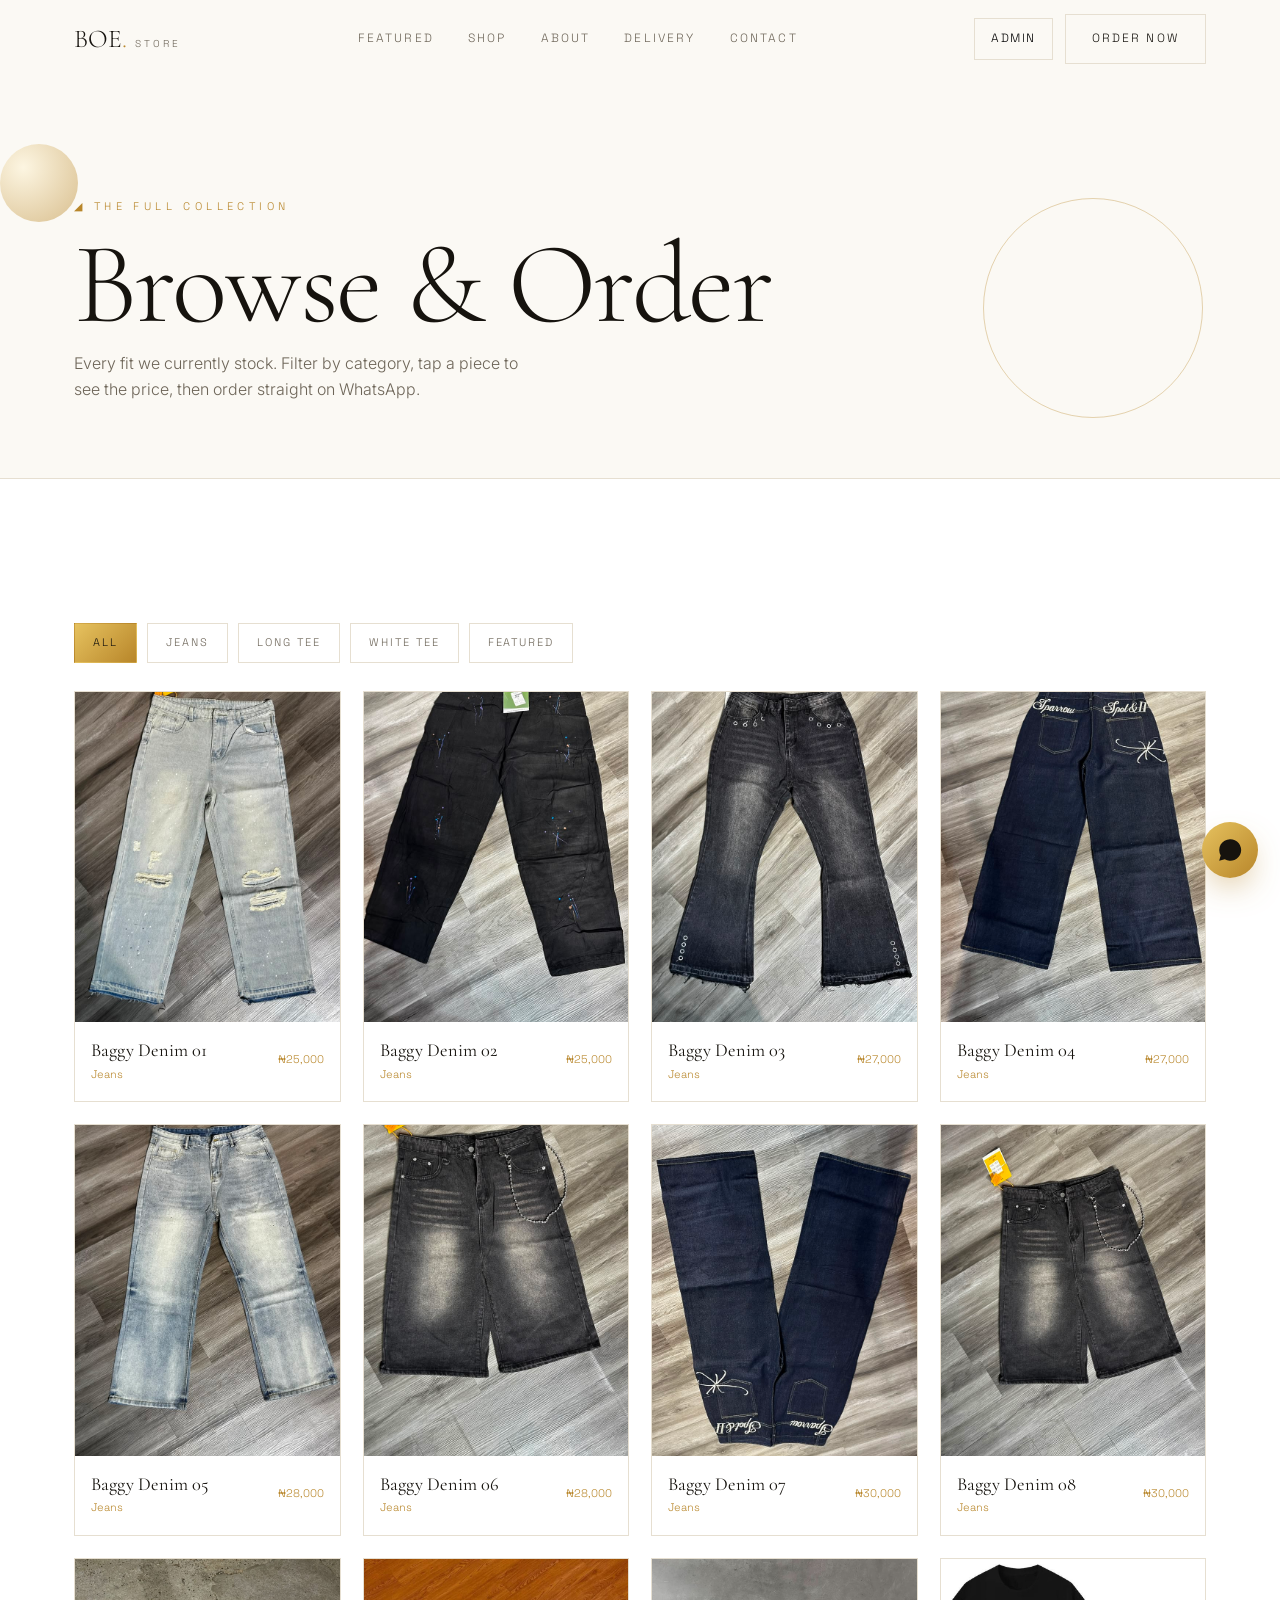
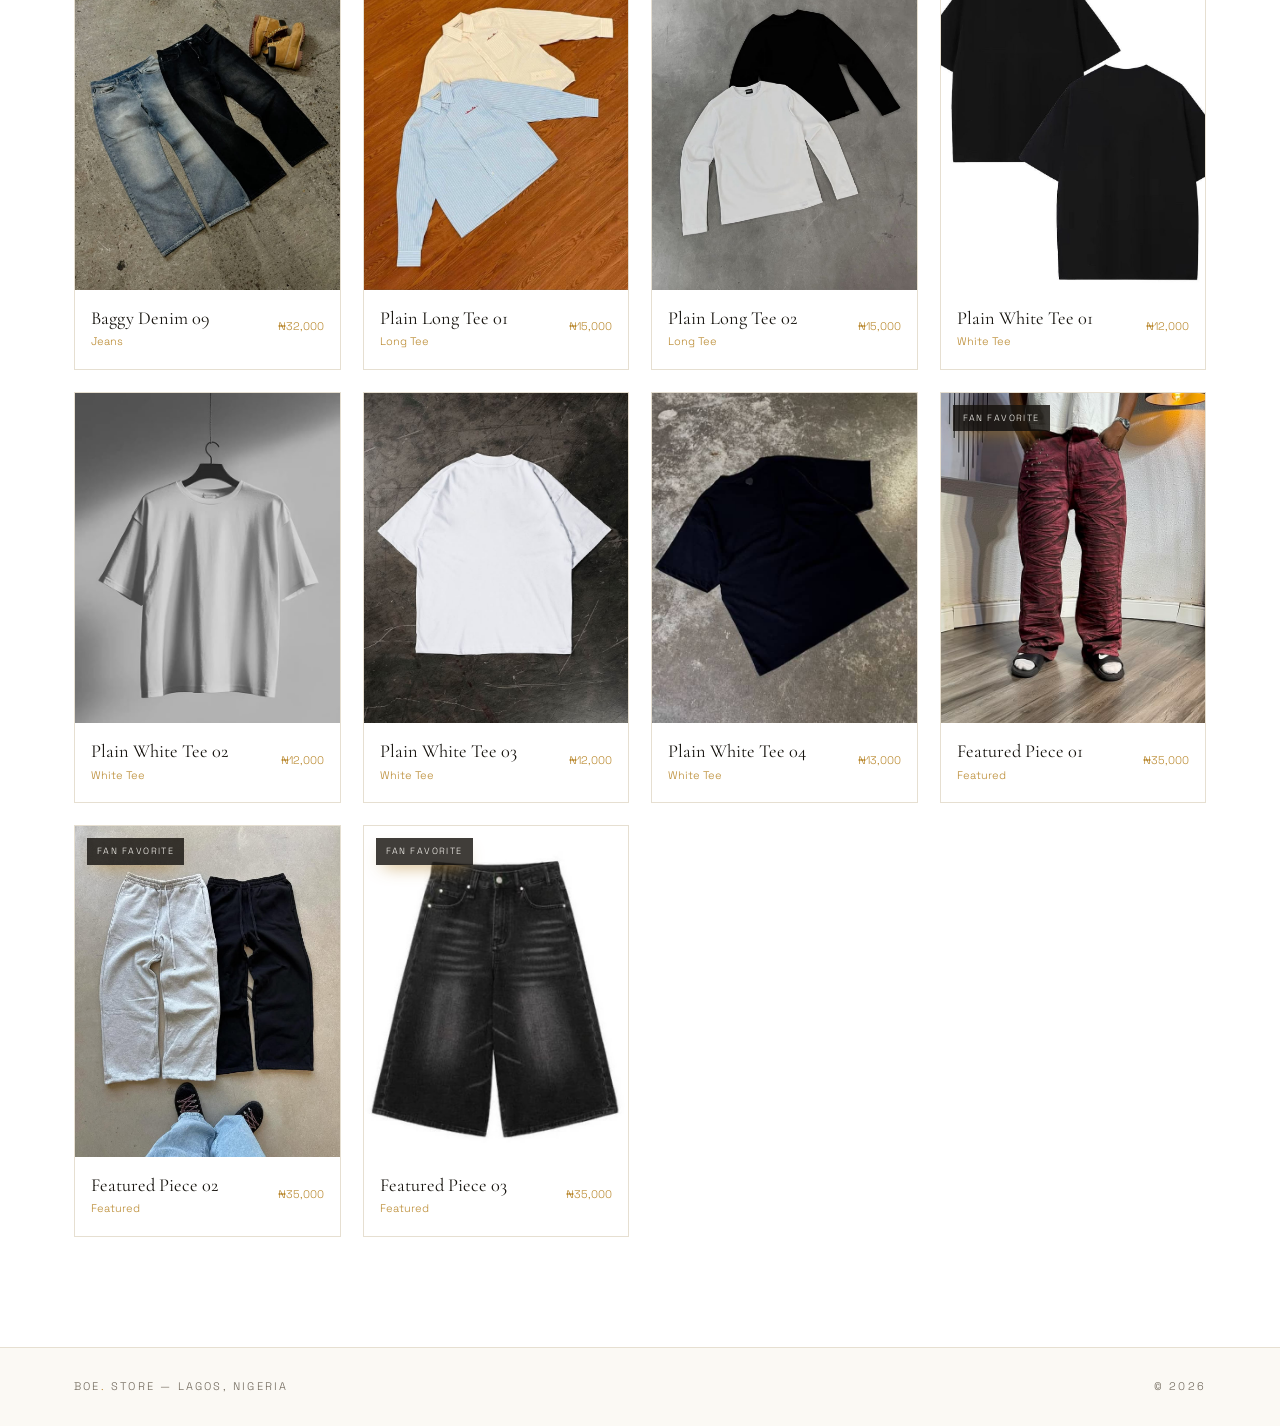
==== shop.html @ 1f6294bb "Initial commit: BOE STORE website with shop page and admin panel" ====
<!DOCTYPE html>
<html lang="en">
<head>
<meta charset="UTF-8" />
<meta name="viewport" content="width=device-width, initial-scale=1.0" />
<title>Shop — BOE STORE</title>
<meta name="description" content="Browse and order premium Nigerian streetwear from BOE STORE. Jeans, tees & essentials." />
<meta property="og:title" content="Shop — BOE STORE" />
<meta property="og:description" content="Browse our full collection of premium streetwear." />
<meta property="og:type" content="website" />
<link rel="preconnect" href="https://fonts.googleapis.com" />
<link rel="preconnect" href="https://fonts.gstatic.com" crossorigin />
<link rel="stylesheet" href="https://fonts.googleapis.com/css2?family=Cormorant+Garamond:ital,wght@0,300;0,400;1,300&family=Inter:wght@300;400;500&family=Space+Grotesk:wght@400;500&display=swap" />
<link rel="stylesheet" href="style.css" />
</head>
<body>

<div class="objects" aria-hidden="true">
  <span class="sphere s1"></span>
  <span class="sphere s2"></span>
  <span class="sphere s3"></span>
  <span class="ring r1"></span>
  <span class="ring r2"></span>
</div>

<header id="nav">
  <nav class="wrap nav-inner">
    <a href="index.html" class="logo">BOE<span class="dot">.</span><em>Store</em></a>
    <ul class="nav-links">
      <li><a href="index.html#featured">Featured</a></li>
      <li><a href="shop.html">Shop</a></li>
      <li><a href="index.html#about">About</a></li>
      <li><a href="index.html#delivery">Delivery</a></li>
      <li><a href="index.html#contact">Contact</a></li>
    </ul>
    <div class="nav-actions">
      <button class="btn-outline btn-mini" type="button" data-admin-open>Admin</button>
      <a class="btn-outline" data-wa="Hello BOE STORE, I'd like to enquire about your collection." target="_blank" rel="noreferrer">Order Now</a>
    </div>
  </nav>
</header>

<main>
  <section class="shop-hero">
    <div class="wrap">
      <p class="eyebrow">◢ The Full Collection</p>
      <h1>Browse &amp; Order</h1>
      <p class="lede">Every fit we currently stock. Filter by category, tap a piece to see the price, then order straight on WhatsApp.</p>
    </div>
  </section>

  <section id="shop" class="section shop-section">
    <div class="wrap">
      <div class="filters" id="filters"></div>
      <div class="grid" id="grid"></div>
    </div>
  </section>
</main>

<footer>
  <div class="wrap foot">
    <span>BOE<span class="dot">.</span> Store — Lagos, Nigeria</span>
    <span id="year"></span>
  </div>
</footer>

<a class="wa-float" data-wa="Hello BOE STORE!" target="_blank" rel="noreferrer" aria-label="Chat on WhatsApp">
  <svg viewBox="0 0 24 24" width="26" height="26" fill="currentColor"><path d="M17.5 14.4c-.3-.2-1.8-.9-2-1s-.5-.2-.7.1-.8 1-1 1.2-.4.2-.7 0a8.2 8.2 0 0 1-2.4-1.5a9 9 0 0 1-1.7-2.1c-.2-.3 0-.5.1-.6l.5-.6.3-.5v-.5l-1-2.3c-.2-.6-.5-.5-.7-.5h-.6a1.2 1.2 0 0 0-.8.4A3.4 3.4 0 0 0 5.8 9c0 1.5 1.1 3 1.2 3.2a12 12 0 0 0 4.7 4.1c2.2.9 2.2.6 2.7.6a3 3 0 0 0 2-1.4 2.5 2.5 0 0 0 .2-1.4c-.1-.1-.3-.2-.6-.3zM12 2a10 10 0 0 0-8.6 15L2 22l5.2-1.4A10 10 0 1 0 12 2z"/></svg>
</a>

<div class="modal" id="modal" hidden>
  <div class="modal-backdrop" data-close></div>
  <div class="modal-card" role="dialog" aria-modal="true">
    <button class="modal-close" data-close aria-label="Close">×</button>
    <img id="mImg" alt="" />
    <div class="modal-body">
      <p class="eyebrow" id="mCat"></p>
      <h3 id="mName"></h3>
      <p class="price" id="mPrice"></p>
      <a class="btn-gold" id="mOrder" target="_blank" rel="noreferrer">Order on WhatsApp</a>
    </div>
  </div>
</div>

<div class="admin-modal" id="adminModal" hidden>
  <div class="modal-backdrop" data-admin-close></div>
  <div class="admin-panel" role="dialog" aria-modal="true" aria-labelledby="adminTitle">
    <button class="modal-close" data-admin-close aria-label="Close admin panel">×</button>

    <div id="adminLoginView">
      <p class="eyebrow">◢ Admin</p>
      <h3 id="adminTitle">BOE Admin Access</h3>
      <p class="mini-text">Use the default login below to edit product names, prices, and upload new fits.</p>
      <form id="adminLoginForm" class="admin-form">
        <label>
          Login ID
          <input type="text" id="adminId" name="adminId" placeholder="admin@boestore.ng" required />
        </label>
        <label>
          Password
          <input type="password" id="adminPassword" name="adminPassword" placeholder="boe1234" required />
        </label>
        <button type="submit" class="btn-gold">Login</button>
        <p id="adminLoginStatus" class="status-text" aria-live="polite"></p>
      </form>
    </div>

    <div id="adminDashboard" hidden>
      <div class="admin-head">
        <div>
          <p class="eyebrow">◢ Dashboard</p>
          <h3>Product manager</h3>
        </div>
        <button type="button" class="btn-outline btn-mini" id="adminLogout">Logout</button>
      </div>

      <div class="admin-grid">
        <section class="admin-card">
          <h4>Add new fit</h4>
          <form id="productForm" class="admin-form">
            <label>
              Product image
              <input type="file" id="newProductImage" accept="image/*" />
            </label>
            <label>
              Product name
              <input type="text" id="newProductName" placeholder="Apex Denim" required />
            </label>
            <label>
              Category
              <select id="newProductCategory">
                <option value="Jeans">Jeans</option>
                <option value="Long Tee">Long Tee</option>
                <option value="White Tee">White Tee</option>
                <option value="Featured">Featured</option>
              </select>
            </label>
            <label>
              Price (₦)
              <input type="number" id="newProductPrice" min="1000" step="100" placeholder="25000" required />
            </label>
            <button type="submit" class="btn-gold">Upload new cloth</button>
            <p id="productFormStatus" class="status-text" aria-live="polite"></p>
          </form>
        </section>

        <section class="admin-card admin-list-wrap">
          <h4>Current inventory</h4>
          <div id="adminInventory" class="admin-list"></div>
        </section>
      </div>
    </div>
  </div>
</div>

<script src="script.js"></script>
</body>
</html>
---- style.css ----
:root {
  --bg: #fbf9f4;
  --fg: #16130e;
  --muted: #6d6558;
  --card: #ffffff;
  --border: #e6dfd1;
  --gold: #b8862a;
  --gold-soft: #e6c25f;
  --gradient-gold: linear-gradient(135deg, #e6c25f, #b8862a);
  --shadow-deep: 0 24px 60px -24px rgba(40, 30, 10, 0.35);
  --font-display: "Cormorant Garamond", Georgia, serif;
  --font-sans: "Inter", system-ui, sans-serif;
  --font-mono: "Space Grotesk", ui-monospace, monospace;
}

* { box-sizing: border-box; }
html { scroll-behavior: smooth; }
body {
  margin: 0;
  background: var(--bg);
  color: var(--fg);
  font-family: var(--font-sans);
  font-weight: 300;
  line-height: 1.6;
  overflow-x: hidden;
}
img { display: block; max-width: 100%; }
a { color: inherit; text-decoration: none; }
button, input, select { font: inherit; }

.wrap { max-width: 1180px; margin: 0 auto; padding: 0 24px; }
.center { text-align: center; }

.eyebrow {
  font-family: var(--font-mono);
  font-size: 11px;
  letter-spacing: .4em;
  text-transform: uppercase;
  color: var(--gold);
  margin: 0 0 18px;
}
h1 {
  font-family: var(--font-display);
  font-weight: 300;
  font-size: clamp(3rem, 9vw, 7.5rem);
  line-height: .88;
  letter-spacing: -.02em;
  margin: 0;
}
h2 {
  font-family: var(--font-display);
  font-weight: 300;
  font-size: clamp(2.2rem, 5vw, 4rem);
  line-height: 1;
  margin: 0 0 14px;
}
h3 { font-family: var(--font-display); font-weight: 400; font-size: 1.6rem; margin: 0 0 8px; }
h4 { font-family: var(--font-display); font-size: 1.5rem; margin: 0 0 18px; }
.gold-text {
  background: var(--gradient-gold);
  -webkit-background-clip: text;
  background-clip: text;
  color: transparent;
  font-style: italic;
}
.lede { color: var(--muted); max-width: 46ch; }
.dot { color: var(--gold); }
.mini-text { color: var(--muted); margin: 0 0 18px; }

/* Buttons */
.btn-gold, .btn-outline {
  display: inline-flex;
  align-items: center;
  justify-content: center;
  gap: 10px;
  font-family: var(--font-mono);
  font-size: 12px;
  letter-spacing: .18em;
  text-transform: uppercase;
  padding: 14px 26px;
  cursor: pointer;
  transition: all .3s ease;
  border: 1px solid transparent;
}
.btn-gold {
  background: var(--gradient-gold);
  color: #16130e;
  box-shadow: 0 12px 30px -12px rgba(184, 134, 42, .7);
  position: relative;
  overflow: hidden;
}
.btn-gold::after {
  content: "";
  position: absolute; inset: 0;
  background: linear-gradient(120deg, transparent 30%, rgba(255,255,255,.55) 50%, transparent 70%);
  transform: translateX(-120%);
  transition: transform .6s ease;
}
.btn-gold:hover::after { transform: translateX(120%); }
.btn-gold:hover { transform: translateY(-2px); filter: brightness(1.05); }
.btn-outline { border-color: var(--border); background: transparent; }
.btn-outline:hover { border-color: var(--gold); color: var(--gold); }
.lg { padding: 16px 34px; }
.btn-mini { padding: 10px 16px; letter-spacing: .12em; }

/* Nav */
#nav {
  position: fixed; inset: 0 0 auto 0; z-index: 50;
  transition: background .4s ease, border-color .4s ease;
  border-bottom: 1px solid transparent;
}
#nav.scrolled {
  background: rgba(251, 249, 244, .8);
  backdrop-filter: blur(16px);
  border-bottom-color: var(--border);
}
.nav-inner { height: 78px; display: flex; align-items: center; justify-content: space-between; gap: 20px; }
.logo { font-family: var(--font-display); font-size: 1.6rem; }
.logo em { font-family: var(--font-mono); font-style: normal; font-size: 10px; letter-spacing: .3em; text-transform: uppercase; color: var(--muted); margin-left: 8px; }
.nav-links { display: none; gap: 34px; list-style: none; margin: 0; padding: 0; font-family: var(--font-mono); font-size: 12px; letter-spacing: .18em; text-transform: uppercase; }
.nav-links a { color: var(--muted); }
.nav-links a:hover { color: var(--gold); }
.nav-actions { display: flex; align-items: center; gap: 12px; }
@media (min-width: 860px) { .nav-links { display: flex; } }

/* Hero */
.hero { position: relative; padding: 150px 0 90px; overflow: hidden; }
.shop-hero { position: relative; padding: 120px 0 60px; overflow: hidden; margin-top: 78px; }
.glow { position: absolute; border-radius: 999px; filter: blur(110px); pointer-events: none; }
.g1 { width: 480px; height: 480px; top: 12%; left: 8%; background: rgba(230, 194, 95, .45); }
.g2 { width: 380px; height: 380px; bottom: 5%; right: 10%; background: rgba(184, 134, 42, .3); }
.hero-grid { position: relative; display: grid; gap: 60px; align-items: center; }
@media (min-width: 980px) { .hero-grid { grid-template-columns: 1.15fr .85fr; } }
.hero-copy h1 { animation: rise 1s cubic-bezier(.22,1,.36,1) both; }
.hero-copy .lede { margin-top: 26px; }
.hero-cta { display: flex; flex-wrap: wrap; gap: 14px; margin-top: 34px; }
.stats { display: flex; gap: 40px; margin: 46px 0 0; padding: 0; }
.stats div { margin: 0; }
.stats dt { font-family: var(--font-display); font-size: 2.2rem; }
.stats dd { margin: 0; font-family: var(--font-mono); font-size: 10px; letter-spacing: .2em; text-transform: uppercase; color: var(--muted); }

.hero-art { position: relative; perspective: 1400px; min-height: 460px; }
.hero-art figure { margin: 0; position: absolute; overflow: hidden; box-shadow: var(--shadow-deep); border: 1px solid var(--border); background: var(--card); }
.card-a { width: 68%; top: 0; left: 0; transform: rotateY(12deg) rotateX(4deg); animation: float 7s ease-in-out infinite; }
.card-b { width: 52%; bottom: 0; right: 0; transform: rotateY(-14deg) rotateX(-3deg); animation: float 9s ease-in-out infinite reverse; }
.hero-art img { width: 100%; aspect-ratio: 4/5; object-fit: cover; }

/* Marquee */
.marquee { border-block: 1px solid var(--border); background: var(--card); overflow: hidden; padding: 16px 0; }
.marquee-track { display: flex; gap: 48px; white-space: nowrap; width: max-content; animation: marquee 26s linear infinite; font-family: var(--font-mono); font-size: 12px; letter-spacing: .3em; text-transform: uppercase; color: var(--muted); }
.marquee-track span { display: inline-flex; gap: 48px; }

/* Sections */
.section { padding: 110px 0; position: relative; z-index: 1; }
.section.alt { background: var(--card); border-block: 1px solid var(--border); }
.two-col { display: grid; gap: 48px; }
@media (min-width: 900px) { .two-col { grid-template-columns: 1fr 1fr; align-items: center; } }
.feature-list { list-style: none; margin: 0; padding: 0; display: grid; gap: 18px; }
.feature-list li { border-left: 2px solid var(--gold); padding-left: 18px; display: grid; }
.feature-list strong { font-family: var(--font-display); font-size: 1.3rem; font-weight: 400; }
.feature-list span { color: var(--muted); font-size: .95rem; }
.cards { display: grid; gap: 20px; margin-top: 40px; }
@media (min-width: 780px) { .cards { grid-template-columns: repeat(3, 1fr); } }
.cards article { background: var(--card); border: 1px solid var(--border); padding: 28px; box-shadow: var(--shadow-deep); }
.cards p { color: var(--muted); margin: 0; }

/* Featured teaser section (home page) */
.featured-section { position: relative; overflow: hidden; padding-top: 90px; }
.featured-section .glow.g3 {
  width: 420px; height: 420px; top: -10%; left: 50%; transform: translateX(-50%);
  background: rgba(230, 194, 95, .35); filter: blur(130px); position: absolute; border-radius: 999px; pointer-events: none;
}
.featured-section .wrap { position: relative; z-index: 1; }
.featured-grid { grid-template-columns: repeat(auto-fit, minmax(240px, 1fr)); max-width: 980px; }
.featured-cta { display: flex; flex-wrap: wrap; align-items: center; gap: 18px; margin-top: 40px; }
.featured-note { font-family: var(--font-mono); font-size: 11px; letter-spacing: .14em; text-transform: uppercase; color: var(--muted); }
.shop-section { background: var(--card); border-top: 1px solid var(--border); }
.filters { display: flex; flex-wrap: wrap; gap: 10px; margin: 34px 0 28px; }
.filters button {
  font-family: var(--font-mono); font-size: 11px; letter-spacing: .18em; text-transform: uppercase;
  padding: 10px 18px; background: transparent; border: 1px solid var(--border); color: var(--muted); cursor: pointer; transition: all .25s;
}
.filters button:hover { border-color: var(--gold); color: var(--gold); }
.filters button.active { background: var(--gradient-gold); border-color: transparent; color: #16130e; }

.grid { display: grid; gap: 22px; grid-template-columns: repeat(auto-fill, minmax(230px, 1fr)); perspective: 1200px; }
.tile { background: var(--card); border: 1px solid var(--border); cursor: pointer; overflow: hidden; transition: transform .35s ease, box-shadow .35s ease; transform-style: preserve-3d; }
.tile:hover { box-shadow: var(--shadow-deep); border-color: var(--gold-soft); }
.tile img { width: 100%; aspect-ratio: 4/5; object-fit: cover; transition: transform .6s ease; }
.tile:hover img { transform: scale(1.06); }
.tile-meta { padding: 14px 16px 18px; display: flex; justify-content: space-between; align-items: center; gap: 10px; }
.tile-meta strong { display: block; font-family: var(--font-display); font-weight: 400; font-size: 1.15rem; }
.tile-meta span { display: block; font-family: var(--font-mono); font-size: 11px; color: var(--gold); }
.item-price { font-family: var(--font-mono); font-size: 12px; color: var(--fg); }

/* Tile badges */
.tile { position: relative; }
.tile-badge {
  position: absolute; top: 12px; left: 12px; z-index: 2;
  font-family: var(--font-mono); font-size: 9px; letter-spacing: .16em; text-transform: uppercase;
  padding: 6px 10px; background: var(--gradient-gold); color: #16130e;
  box-shadow: 0 8px 18px -8px rgba(184, 134, 42, .8);
}
.tile-badge.subtle { background: rgba(22, 19, 14, .82); color: #fbf9f4; }

/* Modal */
.modal, .admin-modal { position: fixed; inset: 0; z-index: 80; display: grid; place-items: center; padding: 20px; }
.modal[hidden], .admin-modal[hidden] { display: none; }
.modal-backdrop { position: absolute; inset: 0; background: rgba(22, 19, 14, .55); backdrop-filter: blur(6px); }
.modal-card, .admin-panel { position: relative; background: var(--card); border: 1px solid var(--border); box-shadow: var(--shadow-deep); max-width: 760px; width: 100%; display: grid; animation: rise .35s ease both; }
@media (min-width: 720px) { .modal-card { grid-template-columns: 1fr 1fr; } }
.modal-card img { width: 100%; height: 100%; max-height: 460px; object-fit: cover; }
.modal-body { padding: 32px; display: flex; flex-direction: column; justify-content: center; gap: 10px; }
.modal-body h3 { margin: 0; font-size: 2rem; }
.price { font-family: var(--font-mono); font-size: 1.4rem; color: var(--gold); margin: 0 0 12px; }
.modal-body .btn-gold { align-self: flex-start; }
.modal-close { position: absolute; top: 8px; right: 12px; z-index: 2; background: none; border: 0; font-size: 30px; line-height: 1; cursor: pointer; color: var(--fg); }

/* Admin panel */
.admin-panel {
  max-width: 1080px;
  padding: 26px 22px 18px;
  border-radius: 18px;
}
.admin-form {
  display: grid;
  gap: 16px;
}
.admin-form label {
  display: grid;
  gap: 8px;
  font-family: var(--font-mono);
  font-size: 11px;
  letter-spacing: .12em;
  text-transform: uppercase;
  color: var(--muted);
}
.admin-form input, .admin-form select {
  width: 100%;
  border: 1px solid var(--border);
  background: var(--bg);
  padding: 12px 14px;
  color: var(--fg);
}
.status-text { min-height: 20px; margin: 0; color: var(--gold); font-family: var(--font-mono); font-size: 11px; letter-spacing: .08em; }
.admin-head {
  display: flex;
  justify-content: space-between;
  align-items: center;
  gap: 16px;
  margin-bottom: 24px;
}
.admin-grid {
  display: grid;
  gap: 24px;
}
@media (min-width: 980px) {
  .admin-grid { grid-template-columns: .9fr 1.4fr; }
}
.admin-card {
  background: var(--bg);
  border: 1px solid var(--border);
  padding: 20px;
}
.admin-item {
  display: grid;
  grid-template-columns: 90px 1fr;
  gap: 16px;
  padding: 14px 0;
  border-top: 1px solid var(--border);
}
.admin-item:first-child { border-top: 0; }
.admin-item-image { width: 90px; height: 110px; background: var(--card); border: 1px solid var(--border); overflow: hidden; }
.admin-item-image img { width: 100%; height: 100%; object-fit: cover; }
.admin-item-fields { display: grid; gap: 12px; }
.admin-item-fields label {
  display: grid;
  gap: 6px;
  font-family: var(--font-mono);
  font-size: 10px;
  letter-spacing: .12em;
  text-transform: uppercase;
  color: var(--muted);
}
.admin-item-fields input, .admin-item-fields select {
  width: 100%;
  border: 1px solid var(--border);
  background: #fff;
  padding: 10px 12px;
}
.admin-item-actions {
  grid-column: 1 / -1;
  display: flex;
  justify-content: flex-end;
  gap: 10px;
  margin-top: 8px;
}
.admin-list-wrap { max-height: 560px; overflow-y: auto; }

/* Floating WhatsApp */
.wa-float {
  position: fixed; right: 22px; bottom: 22px; z-index: 60;
  width: 56px; height: 56px; border-radius: 999px;
  display: grid; place-items: center;
  background: var(--gradient-gold); color: #16130e;
  box-shadow: 0 14px 34px -12px rgba(184, 134, 42, .8);
  animation: float 4s ease-in-out infinite;
}

footer { border-top: 1px solid var(--border); padding: 30px 0; }
.foot { display: flex; justify-content: space-between; flex-wrap: wrap; gap: 10px; font-family: var(--font-mono); font-size: 11px; letter-spacing: .2em; text-transform: uppercase; color: var(--muted); }

/* Rolling 3D objects */
.objects { position: fixed; inset: 0; z-index: 0; pointer-events: none; overflow: hidden; }
.sphere { position: absolute; border-radius: 999px; background: radial-gradient(circle at 30% 30%, #fff3cf, #b8862a); opacity: .5; animation: roll linear infinite; }
.s1 { width: 78px; height: 78px; top: 16%; animation-duration: 24s; }
.s2 { width: 46px; height: 46px; top: 56%; animation-duration: 32s; animation-delay: -9s; }
.s3 { width: 60px; height: 60px; top: 82%; animation-duration: 28s; animation-delay: -15s; }
.ring { position: absolute; border-radius: 999px; border: 1px solid rgba(184, 134, 42, .35); animation: drift 16s ease-in-out infinite; }
.r1 { width: 220px; height: 220px; top: 22%; right: 6%; }
.r2 { width: 160px; height: 160px; bottom: 14%; left: 5%; animation-delay: -7s; }

@keyframes roll {
  from { transform: translateX(-20vw) rotate(0deg); }
  to { transform: translateX(120vw) rotate(1080deg); }
}
@keyframes drift {
  0%, 100% { transform: translateY(0) rotate(0deg); }
  50% { transform: translateY(-32px) rotate(180deg); }
}
@keyframes float {
  0%, 100% { transform: translateY(0); }
  50% { transform: translateY(-16px); }
}
@keyframes marquee {
  from { transform: translateX(0); }
  to { transform: translateX(-50%); }
}
@keyframes rise {
  from { opacity: 0; transform: translateY(40px); }
  to { opacity: 1; transform: translateY(0); }
}
@media (prefers-reduced-motion: reduce) {
  * { animation: none !important; transition: none !important; }
}
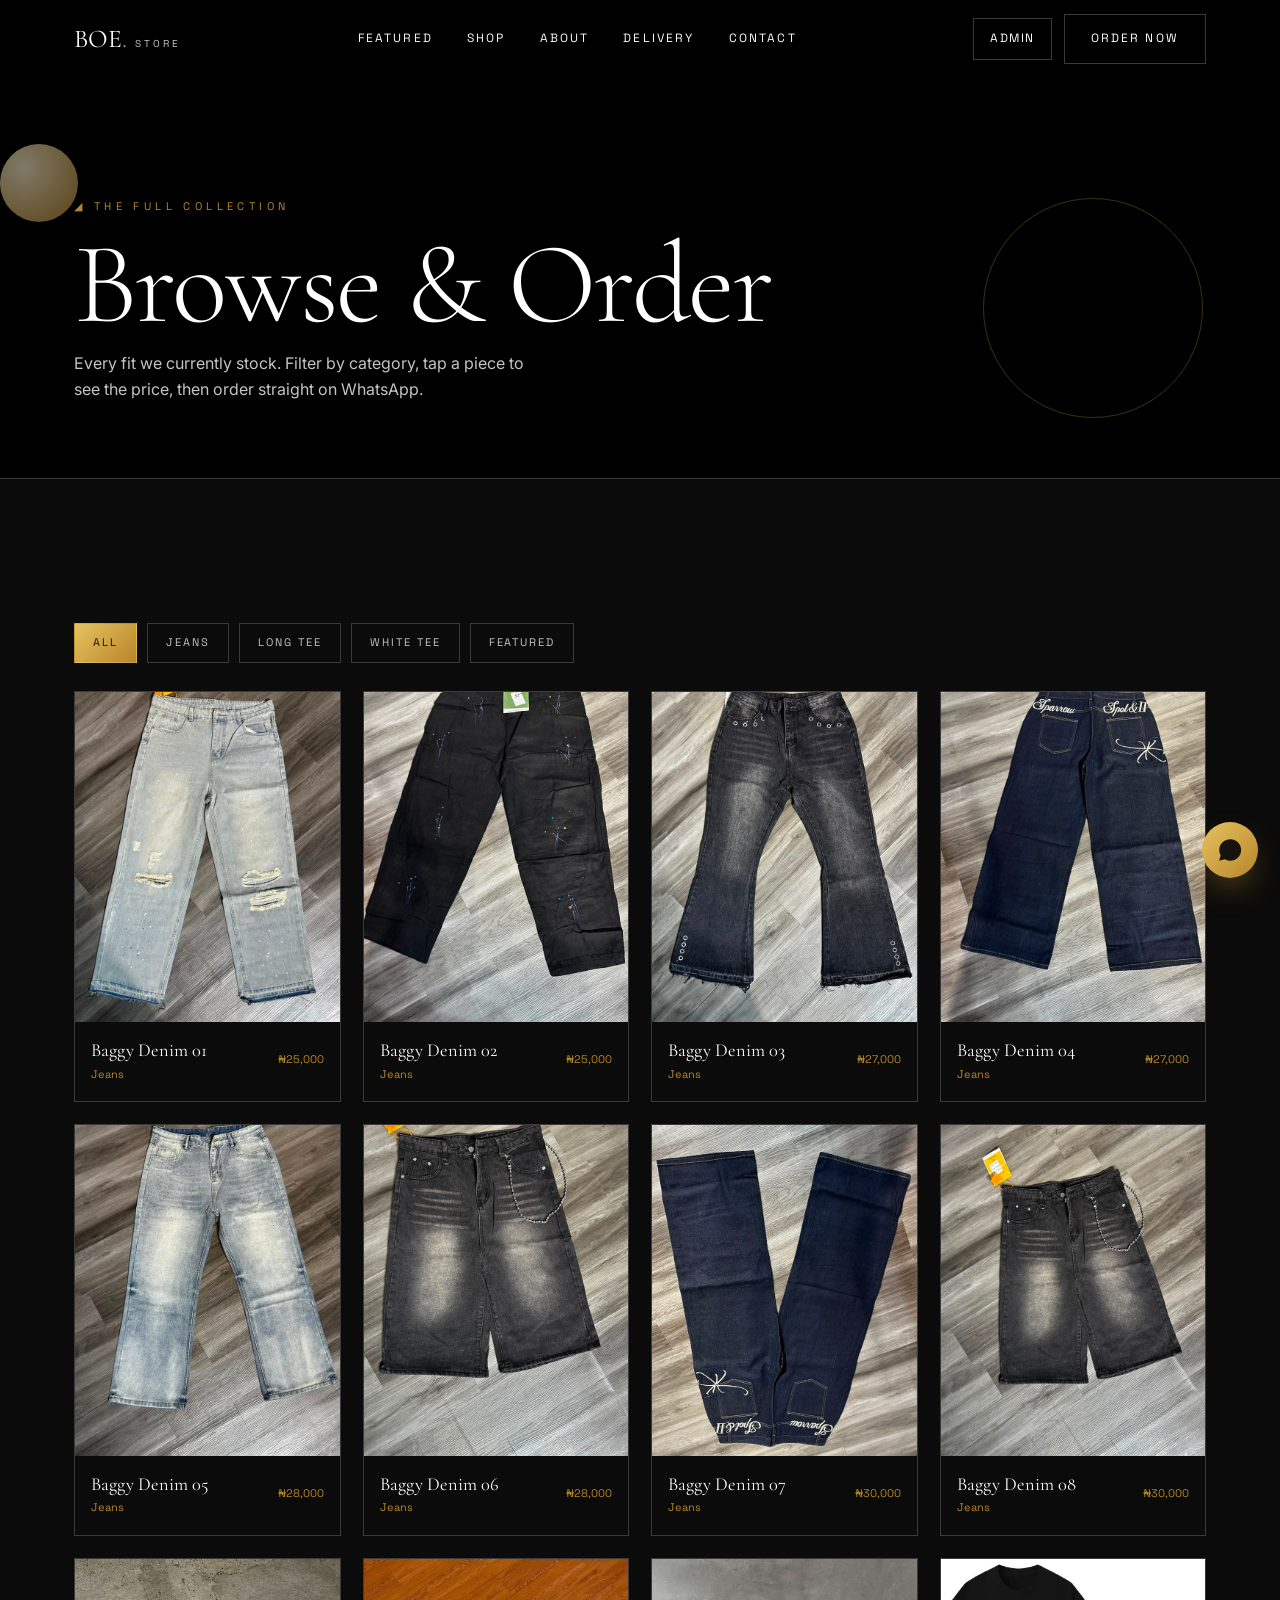
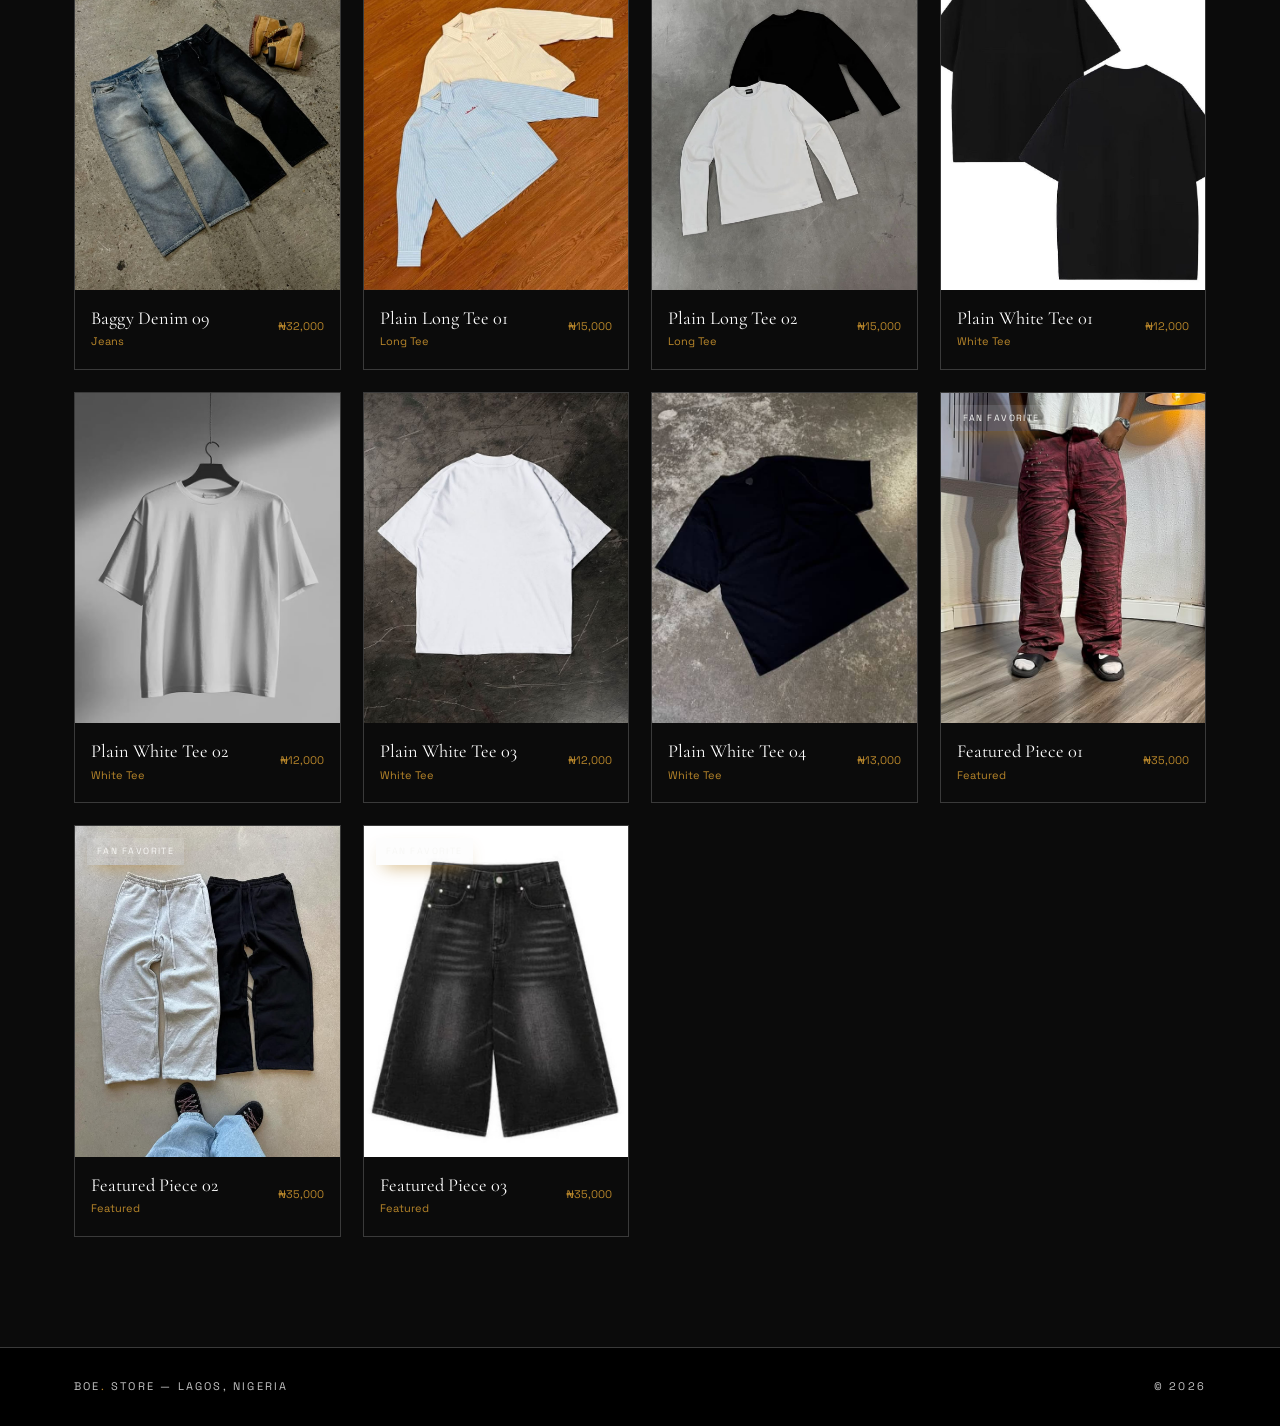
==== commit 6ea59fcb: "Improve mobile experience and shared functionality" ====
--- a/shop.html
+++ b/shop.html
@@ -26,7 +26,10 @@
 <header id="nav">
   <nav class="wrap nav-inner">
     <a href="index.html" class="logo">BOE<span class="dot">.</span><em>Store</em></a>
-    <ul class="nav-links">
+    <button class="nav-toggle" type="button" aria-label="Open navigation" aria-expanded="false" aria-controls="site-links">
+      <span></span><span></span><span></span>
+    </button>
+    <ul class="nav-links" id="site-links">
       <li><a href="index.html#featured">Featured</a></li>
       <li><a href="shop.html">Shop</a></li>
       <li><a href="index.html#about">About</a></li>
--- a/style.css
+++ b/style.css
@@ -1,13 +1,32 @@
 :root {
-  --bg: #fbf9f4;
-  --fg: #16130e;
-  --muted: #6d6558;
-  --card: #ffffff;
-  --border: #e6dfd1;
+  /* Core cinematic B&W - Sharp contrast */
+  --boe-black-void: #000000;      /* deepest background - pure black */
+  --boe-black-rich: #050505;      /* primary surface */
+  --boe-black-soft: #0b0b0b;      /* cards/panels */
+  --boe-charcoal: #353535;        /* borders, dividers */
+
+  --boe-gray-dark: #696969;       /* muted text, disabled */
+  --boe-gray-mid: #b8b8b8;        /* secondary text */
+  --boe-gray-light: #dedede;      /* placeholder/hints */
+  --boe-gray-fog: #f3f3f3;        /* faint UI lines */
+
+  --boe-white-smoke: #fafafa;     /* body text on dark */
+  --boe-white-pure: #ffffff;      /* headlines, highlights - pure white */
+
+  /* Accent — cinematic grain/glow, keeps it from feeling flat */
+  --boe-grain: rgba(255, 255, 255, 0.05);
+  --boe-vignette: rgba(0, 0, 0, 0.65);
+
+  /* Legacy aliases for compatibility */
+  --bg: #000000;
+  --fg: #ffffff;
+  --muted: #c4c4c4;
+  --card: #0b0b0b;
+  --border: #3a3a3a;
   --gold: #b8862a;
   --gold-soft: #e6c25f;
   --gradient-gold: linear-gradient(135deg, #e6c25f, #b8862a);
-  --shadow-deep: 0 24px 60px -24px rgba(40, 30, 10, 0.35);
+  --shadow-deep: 0 24px 60px -24px rgba(0, 0, 0, 0.7);
   --font-display: "Cormorant Garamond", Georgia, serif;
   --font-sans: "Inter", system-ui, sans-serif;
   --font-mono: "Space Grotesk", ui-monospace, monospace;
@@ -20,7 +39,7 @@
   background: var(--bg);
   color: var(--fg);
   font-family: var(--font-sans);
-  font-weight: 300;
+  font-weight: 400;
   line-height: 1.6;
   overflow-x: hidden;
 }
@@ -84,7 +103,7 @@
 }
 .btn-gold {
   background: var(--gradient-gold);
-  color: #16130e;
+  color: #0a0a0a;
   box-shadow: 0 12px 30px -12px rgba(184, 134, 42, .7);
   position: relative;
   overflow: hidden;
@@ -98,7 +117,7 @@
 }
 .btn-gold:hover::after { transform: translateX(120%); }
 .btn-gold:hover { transform: translateY(-2px); filter: brightness(1.05); }
-.btn-outline { border-color: var(--border); background: transparent; }
+.btn-outline { border-color: var(--border); background: transparent; color: var(--boe-white-pure); }
 .btn-outline:hover { border-color: var(--gold); color: var(--gold); }
 .lg { padding: 16px 34px; }
 .btn-mini { padding: 10px 16px; letter-spacing: .12em; }
@@ -110,7 +129,7 @@
   border-bottom: 1px solid transparent;
 }
 #nav.scrolled {
-  background: rgba(251, 249, 244, .8);
+  background: rgba(0, 0, 0, .94);
   backdrop-filter: blur(16px);
   border-bottom-color: var(--border);
 }
@@ -118,17 +137,18 @@
 .logo { font-family: var(--font-display); font-size: 1.6rem; }
 .logo em { font-family: var(--font-mono); font-style: normal; font-size: 10px; letter-spacing: .3em; text-transform: uppercase; color: var(--muted); margin-left: 8px; }
 .nav-links { display: none; gap: 34px; list-style: none; margin: 0; padding: 0; font-family: var(--font-mono); font-size: 12px; letter-spacing: .18em; text-transform: uppercase; }
-.nav-links a { color: var(--muted); }
+.nav-links a { color: var(--boe-white-smoke); }
 .nav-links a:hover { color: var(--gold); }
 .nav-actions { display: flex; align-items: center; gap: 12px; }
+.nav-toggle { display: none; }
 @media (min-width: 860px) { .nav-links { display: flex; } }
 
 /* Hero */
 .hero { position: relative; padding: 150px 0 90px; overflow: hidden; }
 .shop-hero { position: relative; padding: 120px 0 60px; overflow: hidden; margin-top: 78px; }
 .glow { position: absolute; border-radius: 999px; filter: blur(110px); pointer-events: none; }
-.g1 { width: 480px; height: 480px; top: 12%; left: 8%; background: rgba(230, 194, 95, .45); }
-.g2 { width: 380px; height: 380px; bottom: 5%; right: 10%; background: rgba(184, 134, 42, .3); }
+.g1 { width: 480px; height: 480px; top: 12%; left: 8%; background: rgba(184, 134, 42, .25); }
+.g2 { width: 380px; height: 380px; bottom: 5%; right: 10%; background: rgba(230, 194, 95, .15); }
 .hero-grid { position: relative; display: grid; gap: 60px; align-items: center; }
 @media (min-width: 980px) { .hero-grid { grid-template-columns: 1.15fr .85fr; } }
 .hero-copy h1 { animation: rise 1s cubic-bezier(.22,1,.36,1) both; }
@@ -147,7 +167,7 @@
 
 /* Marquee */
 .marquee { border-block: 1px solid var(--border); background: var(--card); overflow: hidden; padding: 16px 0; }
-.marquee-track { display: flex; gap: 48px; white-space: nowrap; width: max-content; animation: marquee 26s linear infinite; font-family: var(--font-mono); font-size: 12px; letter-spacing: .3em; text-transform: uppercase; color: var(--muted); }
+.marquee-track { display: flex; gap: 48px; white-space: nowrap; width: max-content; animation: marquee 26s linear infinite; font-family: var(--font-mono); font-size: 12px; letter-spacing: .3em; text-transform: uppercase; color: var(--boe-white-smoke); }
 .marquee-track span { display: inline-flex; gap: 48px; }
 
 /* Sections */
@@ -168,7 +188,7 @@
 .featured-section { position: relative; overflow: hidden; padding-top: 90px; }
 .featured-section .glow.g3 {
   width: 420px; height: 420px; top: -10%; left: 50%; transform: translateX(-50%);
-  background: rgba(230, 194, 95, .35); filter: blur(130px); position: absolute; border-radius: 999px; pointer-events: none;
+  background: rgba(184, 134, 42, .2); filter: blur(130px); position: absolute; border-radius: 999px; pointer-events: none;
 }
 .featured-section .wrap { position: relative; z-index: 1; }
 .featured-grid { grid-template-columns: repeat(auto-fit, minmax(240px, 1fr)); max-width: 980px; }
@@ -198,15 +218,15 @@
 .tile-badge {
   position: absolute; top: 12px; left: 12px; z-index: 2;
   font-family: var(--font-mono); font-size: 9px; letter-spacing: .16em; text-transform: uppercase;
-  padding: 6px 10px; background: var(--gradient-gold); color: #16130e;
+  padding: 6px 10px; background: var(--gradient-gold); color: #0a0a0a;
   box-shadow: 0 8px 18px -8px rgba(184, 134, 42, .8);
 }
-.tile-badge.subtle { background: rgba(22, 19, 14, .82); color: #fbf9f4; }
+.tile-badge.subtle { background: rgba(237, 237, 237, .12); color: #f7f7f5; }
 
 /* Modal */
 .modal, .admin-modal { position: fixed; inset: 0; z-index: 80; display: grid; place-items: center; padding: 20px; }
 .modal[hidden], .admin-modal[hidden] { display: none; }
-.modal-backdrop { position: absolute; inset: 0; background: rgba(22, 19, 14, .55); backdrop-filter: blur(6px); }
+.modal-backdrop { position: absolute; inset: 0; background: rgba(0, 0, 0, .75); backdrop-filter: blur(6px); }
 .modal-card, .admin-panel { position: relative; background: var(--card); border: 1px solid var(--border); box-shadow: var(--shadow-deep); max-width: 760px; width: 100%; display: grid; animation: rise .35s ease both; }
 @media (min-width: 720px) { .modal-card { grid-template-columns: 1fr 1fr; } }
 .modal-card img { width: 100%; height: 100%; max-height: 460px; object-fit: cover; }
@@ -214,7 +234,7 @@
 .modal-body h3 { margin: 0; font-size: 2rem; }
 .price { font-family: var(--font-mono); font-size: 1.4rem; color: var(--gold); margin: 0 0 12px; }
 .modal-body .btn-gold { align-self: flex-start; }
-.modal-close { position: absolute; top: 8px; right: 12px; z-index: 2; background: none; border: 0; font-size: 30px; line-height: 1; cursor: pointer; color: var(--fg); }
+.modal-close { position: absolute; top: 8px; right: 12px; z-index: 2; background: none; border: 0; font-size: 30px; line-height: 1; cursor: pointer; color: var(--boe-white-pure); }
 
 /* Admin panel */
 .admin-panel {
@@ -241,6 +261,7 @@
   background: var(--bg);
   padding: 12px 14px;
   color: var(--fg);
+  color-scheme: dark;
 }
 .status-text { min-height: 20px; margin: 0; color: var(--gold); font-family: var(--font-mono); font-size: 11px; letter-spacing: .08em; }
 .admin-head {
@@ -287,6 +308,8 @@
   border: 1px solid var(--border);
   background: #fff;
   padding: 10px 12px;
+  color: #000;
+  color-scheme: light;
 }
 .admin-item-actions {
   grid-column: 1 / -1;
@@ -342,4 +365,85 @@
 }
 @media (prefers-reduced-motion: reduce) {
   * { animation: none !important; transition: none !important; }
-}+}
+
+/* Android and small-screen layout */
+@media (max-width: 859px) {
+  .wrap { padding-inline: 16px; }
+  .nav-inner { height: 68px; gap: 8px; }
+  .logo { font-size: 1.45rem; white-space: nowrap; }
+  .logo em { font-size: 8px; margin-left: 4px; }
+  .nav-toggle {
+    display: grid;
+    flex: 0 0 44px;
+    width: 44px;
+    height: 44px;
+    place-content: center;
+    gap: 5px;
+    margin-left: auto;
+    padding: 0;
+    border: 1px solid var(--border);
+    background: transparent;
+    color: var(--fg);
+    cursor: pointer;
+    touch-action: manipulation;
+  }
+  .nav-toggle span { display: block; width: 18px; height: 2px; background: currentColor; }
+  .nav-links {
+    position: absolute;
+    top: 68px;
+    left: 16px;
+    right: 16px;
+    display: none;
+    gap: 0;
+    padding: 8px;
+    background: rgba(0, 0, 0, .98);
+    border: 1px solid var(--border);
+    box-shadow: var(--shadow-deep);
+  }
+  .nav-links.is-open { display: grid; }
+  .nav-links a { display: block; padding: 13px 12px; min-height: 44px; }
+  .nav-actions { gap: 6px; }
+  .nav-actions .btn-outline { padding: 10px 9px; font-size: 10px; letter-spacing: .08em; }
+  .hero { padding: 112px 0 64px; }
+  .shop-hero { padding: 92px 0 44px; margin-top: 68px; }
+  h1 { font-size: clamp(3rem, 15vw, 5rem); }
+  h2 { font-size: clamp(2.25rem, 11vw, 3.5rem); }
+  .hero-grid { gap: 38px; }
+  .hero-copy .lede { margin-top: 20px; }
+  .hero-cta { margin-top: 26px; }
+  .hero-cta > a, .featured-cta > a { width: 100%; }
+  .stats { justify-content: space-between; gap: 12px; margin-top: 34px; }
+  .stats dt { font-size: 1.85rem; }
+  .stats dd { font-size: 9px; letter-spacing: .08em; }
+  .hero-art { min-height: 340px; }
+  .section { padding: 72px 0; }
+  .featured-section { padding-top: 64px; }
+  .cards { margin-top: 28px; }
+  .grid, .featured-grid { grid-template-columns: repeat(2, minmax(0, 1fr)); gap: 12px; }
+  .tile-meta { align-items: flex-start; flex-direction: column; padding: 12px; gap: 4px; }
+  .tile-meta strong { font-size: 1.05rem; line-height: 1.05; }
+  .filters { gap: 8px; margin-top: 26px; }
+  .filters button { min-height: 42px; padding: 9px 12px; letter-spacing: .1em; }
+  .modal, .admin-modal { padding: 12px; }
+  .modal-card, .admin-panel { max-height: calc(100dvh - 24px); overflow-y: auto; }
+  .modal-card { display: block; }
+  .modal-card img { max-height: 48vh; }
+  .modal-body { padding: 22px 20px 24px; }
+  .admin-panel { padding: 22px 16px 16px; }
+  .admin-item { grid-template-columns: 64px 1fr; gap: 10px; }
+  .admin-item-image { width: 64px; height: 80px; }
+  .admin-item-actions { justify-content: stretch; }
+  .admin-item-actions > * { flex: 1; }
+  .admin-list-wrap { max-height: none; }
+  .wa-float { right: 16px; bottom: 16px; width: 52px; height: 52px; }
+  footer { padding: 24px 0; }
+  .foot { font-size: 9px; letter-spacing: .1em; }
+}
+
+@media (max-width: 380px) {
+  .grid, .featured-grid { grid-template-columns: 1fr; }
+  .hero-art { min-height: 300px; }
+  .stats { gap: 8px; }
+  .stats dt { font-size: 1.6rem; }
+}
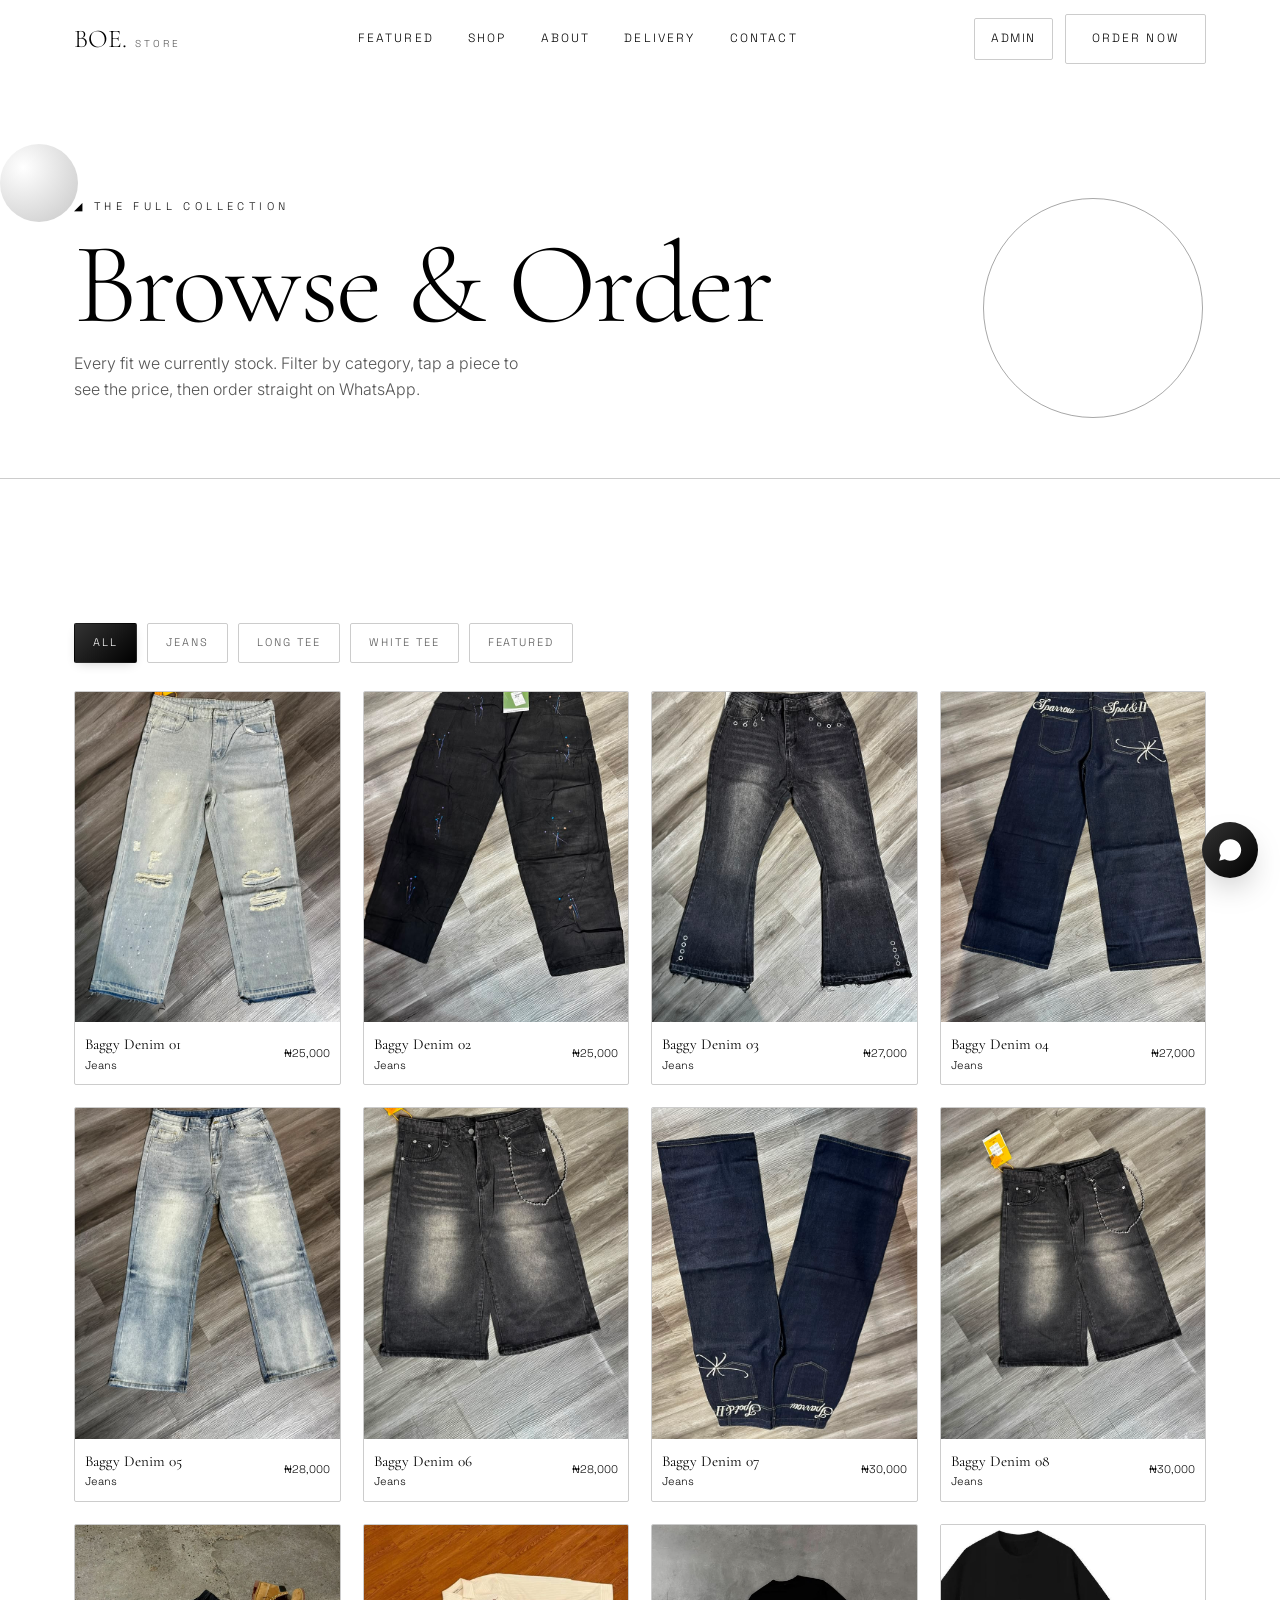
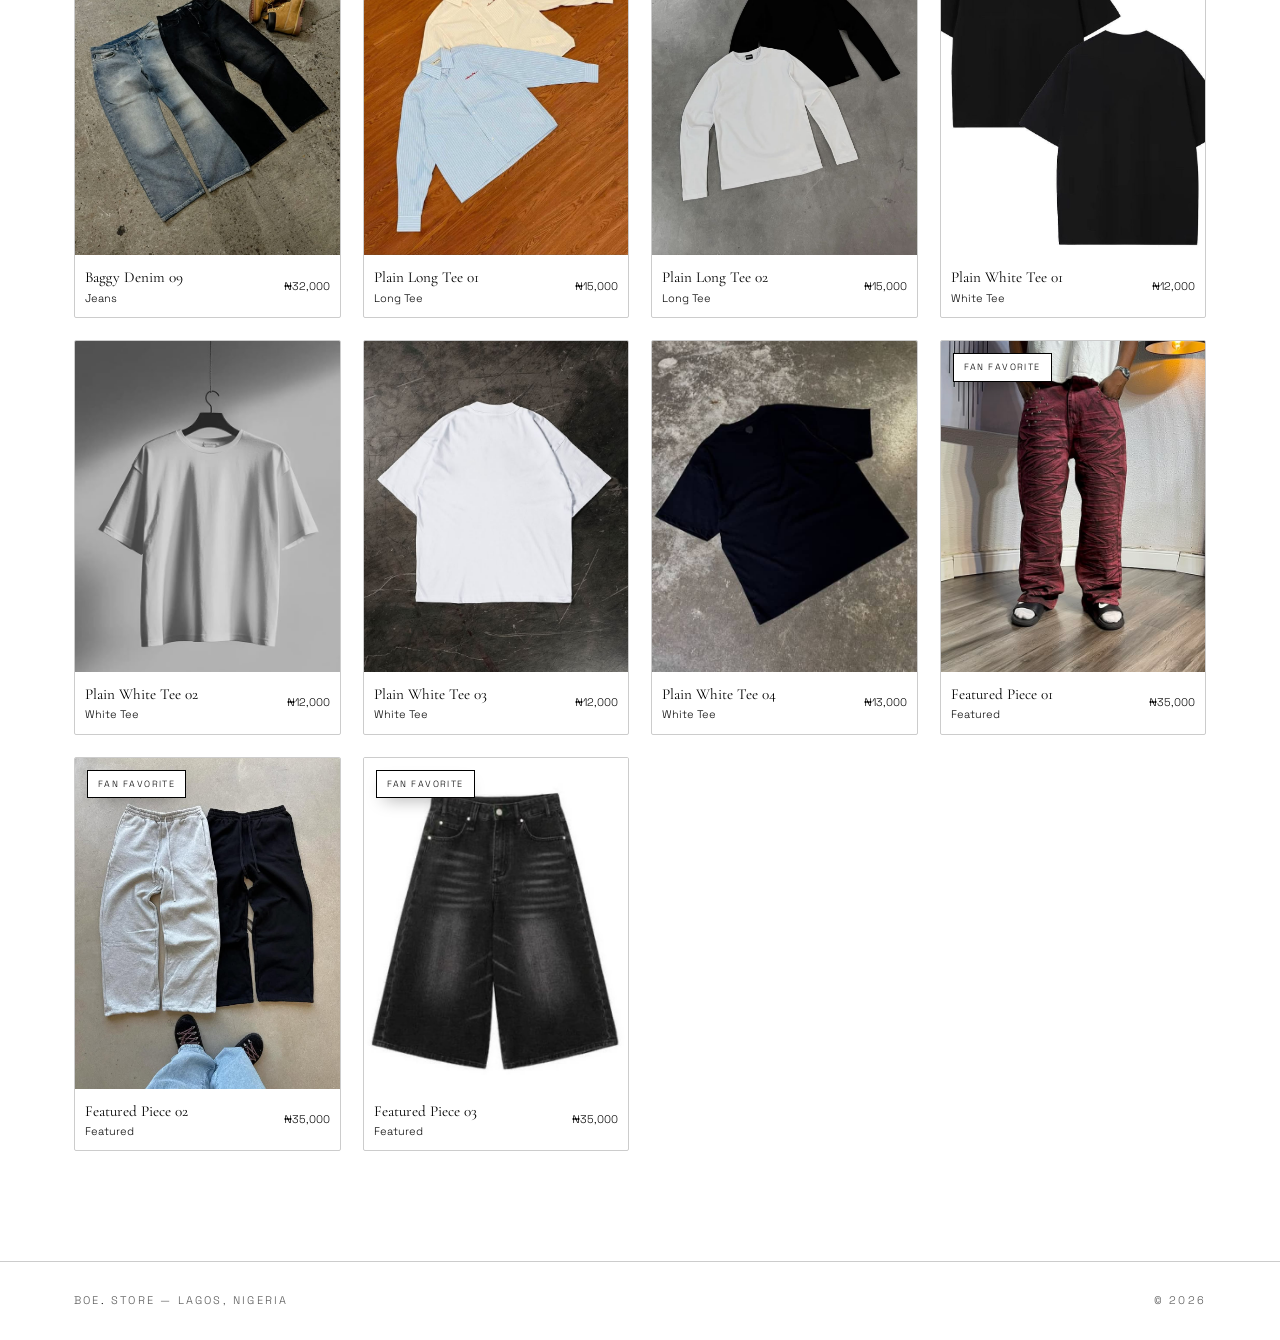
==== commit c6bb6474: "Premium finishing touches: optimized animations, improved transitions, accessibility enhancements, p" ====
--- a/shop.html
+++ b/shop.html
@@ -8,8 +8,12 @@
 <meta property="og:title" content="Shop — BOE STORE" />
 <meta property="og:description" content="Browse our full collection of premium streetwear." />
 <meta property="og:type" content="website" />
+<meta name="theme-color" content="#ffffff" />
 <link rel="preconnect" href="https://fonts.googleapis.com" />
 <link rel="preconnect" href="https://fonts.gstatic.com" crossorigin />
+<link rel="dns-prefetch" href="https://wa.me" />
+<link rel="prefetch" href="index.html" />
+<link rel="preload" as="style" href="style.css" />
 <link rel="stylesheet" href="https://fonts.googleapis.com/css2?family=Cormorant+Garamond:ital,wght@0,300;0,400;1,300&family=Inter:wght@300;400;500&family=Space+Grotesk:wght@400;500&display=swap" />
 <link rel="stylesheet" href="style.css" />
 </head>
--- a/style.css
+++ b/style.css
@@ -1,49 +1,56 @@
 :root {
-  /* Core cinematic B&W - Sharp contrast */
-  --boe-black-void: #000000;      /* deepest background - pure black */
-  --boe-black-rich: #050505;      /* primary surface */
-  --boe-black-soft: #0b0b0b;      /* cards/panels */
-  --boe-charcoal: #353535;        /* borders, dividers */
-
-  --boe-gray-dark: #696969;       /* muted text, disabled */
-  --boe-gray-mid: #b8b8b8;        /* secondary text */
-  --boe-gray-light: #dedede;      /* placeholder/hints */
-  --boe-gray-fog: #f3f3f3;        /* faint UI lines */
-
-  --boe-white-smoke: #fafafa;     /* body text on dark */
-  --boe-white-pure: #ffffff;      /* headlines, highlights - pure white */
-
-  /* Accent — cinematic grain/glow, keeps it from feeling flat */
-  --boe-grain: rgba(255, 255, 255, 0.05);
-  --boe-vignette: rgba(0, 0, 0, 0.65);
+  /* Core Light Theme - White background with black accents */
+  --boe-black-void: #ffffff;      /* deepest background - pure white */
+  --boe-black-rich: #f5f5f5;      /* primary surface - light gray */
+  --boe-black-soft: #ffffff;      /* cards/panels - white */
+  --boe-charcoal: #000000;        /* borders, dividers - black */
+
+  --boe-gray-dark: #666666;       /* muted text, disabled */
+  --boe-gray-mid: #555555;        /* secondary text */
+  --boe-gray-light: #999999;      /* placeholder/hints */
+  --boe-gray-fog: #cccccc;        /* faint UI lines */
+
+  --boe-white-smoke: #000000;     /* body text on light */
+  --boe-white-pure: #000000;      /* headlines, highlights - black */
+
+  /* Accent — black instead of gold */
+  --boe-grain: rgba(0, 0, 0, 0.03);
+  --boe-vignette: rgba(255, 255, 255, 0.65);
+  --gradient-gold-fade: linear-gradient(135deg, #000000 0%, #333333 50%, #cccccc 100%);
+  --gradient-black-fade: linear-gradient(135deg, #000000 0%, #333333 50%, #ffffff 100%);
 
   /* Legacy aliases for compatibility */
-  --bg: #000000;
-  --fg: #ffffff;
-  --muted: #c4c4c4;
-  --card: #0b0b0b;
-  --border: #3a3a3a;
-  --gold: #b8862a;
-  --gold-soft: #e6c25f;
-  --gradient-gold: linear-gradient(135deg, #e6c25f, #b8862a);
-  --shadow-deep: 0 24px 60px -24px rgba(0, 0, 0, 0.7);
+  --bg: #ffffff;
+  --fg: #000000;
+  --muted: #555555;
+  --card: #ffffff;
+  --border: #cccccc;
+  --gold: #000000;
+  --gold-soft: #333333;
+  --gradient-gold: linear-gradient(135deg, #333333, #000000);
+  --shadow-deep: 0 24px 60px -24px rgba(0, 0, 0, 0.15);
   --font-display: "Cormorant Garamond", Georgia, serif;
   --font-sans: "Inter", system-ui, sans-serif;
   --font-mono: "Space Grotesk", ui-monospace, monospace;
 }
 
 * { box-sizing: border-box; }
-html { scroll-behavior: smooth; }
+html { scroll-behavior: smooth; scroll-padding-top: 84px; }
 body {
   margin: 0;
   background: var(--bg);
   color: var(--fg);
   font-family: var(--font-sans);
-  font-weight: 400;
+  font-weight: 300;
   line-height: 1.6;
   overflow-x: hidden;
-}
-img { display: block; max-width: 100%; }
+  -webkit-font-smoothing: antialiased;
+  -moz-osx-font-smoothing: grayscale;
+  transition: background-color .3s ease, color .3s ease;
+}
+img { display: block; max-width: 100%; height: auto; }
+img[loading="lazy"] { background: #f5f5f5; min-height: 200px; }
+img:not([src]) { visibility: hidden; }
 a { color: inherit; text-decoration: none; }
 button, input, select { font: inherit; }
 
@@ -55,8 +62,20 @@
   font-size: 11px;
   letter-spacing: .4em;
   text-transform: uppercase;
-  color: var(--gold);
+  background: var(--gradient-gold-fade);
+  -webkit-background-clip: text;
+  background-clip: text;
+  color: transparent;
   margin: 0 0 18px;
+}
+
+/* Admin panel heading - dark for visibility on white background */
+.admin-panel .eyebrow {
+  background: none;
+  -webkit-background-clip: unset;
+  background-clip: unset;
+  color: #000000;
+  font-weight: 700;
 }
 h1 {
   font-family: var(--font-display);
@@ -76,7 +95,7 @@
 h3 { font-family: var(--font-display); font-weight: 400; font-size: 1.6rem; margin: 0 0 8px; }
 h4 { font-family: var(--font-display); font-size: 1.5rem; margin: 0 0 18px; }
 .gold-text {
-  background: var(--gradient-gold);
+  background: var(--gradient-gold-fade);
   -webkit-background-clip: text;
   background-clip: text;
   color: transparent;
@@ -98,14 +117,15 @@
   text-transform: uppercase;
   padding: 14px 26px;
   cursor: pointer;
-  transition: all .3s ease;
+  transition: all .25s cubic-bezier(.4, 0, .2, 1);
   border: 1px solid transparent;
+  border-radius: 2px;
+  position: relative;
 }
 .btn-gold {
   background: var(--gradient-gold);
-  color: #0a0a0a;
-  box-shadow: 0 12px 30px -12px rgba(184, 134, 42, .7);
-  position: relative;
+  color: #ffffff;
+  box-shadow: 0 4px 16px -4px rgba(0, 0, 0, .25);
   overflow: hidden;
 }
 .btn-gold::after {
@@ -113,32 +133,40 @@
   position: absolute; inset: 0;
   background: linear-gradient(120deg, transparent 30%, rgba(255,255,255,.55) 50%, transparent 70%);
   transform: translateX(-120%);
-  transition: transform .6s ease;
+  transition: transform .5s ease;
 }
 .btn-gold:hover::after { transform: translateX(120%); }
-.btn-gold:hover { transform: translateY(-2px); filter: brightness(1.05); }
+.btn-gold:hover { transform: translateY(-1px); box-shadow: 0 8px 24px -6px rgba(0, 0, 0, .35); }
+.btn-gold:active { transform: translateY(0); }
 .btn-outline { border-color: var(--border); background: transparent; color: var(--boe-white-pure); }
-.btn-outline:hover { border-color: var(--gold); color: var(--gold); }
+.btn-outline:hover { border-color: var(--gold); color: var(--gold); background: rgba(0, 0, 0, .02); }
+.btn-outline:focus-visible { outline: 2px solid var(--gold); outline-offset: 2px; }
+.btn-gold:focus-visible { outline: 2px solid rgba(255, 255, 255, .5); outline-offset: 2px; }
 .lg { padding: 16px 34px; }
 .btn-mini { padding: 10px 16px; letter-spacing: .12em; }
+
+/* Arrow accent */
+.arrow-accent { color: #ff0000; }
 
 /* Nav */
 #nav {
   position: fixed; inset: 0 0 auto 0; z-index: 50;
-  transition: background .4s ease, border-color .4s ease;
+  transition: background .3s cubic-bezier(.4, 0, .2, 1), border-color .3s ease;
   border-bottom: 1px solid transparent;
 }
 #nav.scrolled {
-  background: rgba(0, 0, 0, .94);
+  background: rgba(255, 255, 255, .95);
   backdrop-filter: blur(16px);
   border-bottom-color: var(--border);
 }
 .nav-inner { height: 78px; display: flex; align-items: center; justify-content: space-between; gap: 20px; }
-.logo { font-family: var(--font-display); font-size: 1.6rem; }
+.logo { font-family: var(--font-display); font-size: 1.6rem; transition: color .3s ease; }
+.logo:hover { color: var(--gold); }
 .logo em { font-family: var(--font-mono); font-style: normal; font-size: 10px; letter-spacing: .3em; text-transform: uppercase; color: var(--muted); margin-left: 8px; }
 .nav-links { display: none; gap: 34px; list-style: none; margin: 0; padding: 0; font-family: var(--font-mono); font-size: 12px; letter-spacing: .18em; text-transform: uppercase; }
-.nav-links a { color: var(--boe-white-smoke); }
+.nav-links a { color: var(--boe-white-smoke); transition: color .2s ease; }
 .nav-links a:hover { color: var(--gold); }
+.nav-links a:focus-visible { outline: 2px solid var(--gold); outline-offset: 4px; }
 .nav-actions { display: flex; align-items: center; gap: 12px; }
 .nav-toggle { display: none; }
 @media (min-width: 860px) { .nav-links { display: flex; } }
@@ -147,8 +175,8 @@
 .hero { position: relative; padding: 150px 0 90px; overflow: hidden; }
 .shop-hero { position: relative; padding: 120px 0 60px; overflow: hidden; margin-top: 78px; }
 .glow { position: absolute; border-radius: 999px; filter: blur(110px); pointer-events: none; }
-.g1 { width: 480px; height: 480px; top: 12%; left: 8%; background: rgba(184, 134, 42, .25); }
-.g2 { width: 380px; height: 380px; bottom: 5%; right: 10%; background: rgba(230, 194, 95, .15); }
+.g1 { width: 480px; height: 480px; top: 12%; left: 8%; background: rgba(0, 0, 0, .1); }
+.g2 { width: 380px; height: 380px; bottom: 5%; right: 10%; background: rgba(0, 0, 0, .07); }
 .hero-grid { position: relative; display: grid; gap: 60px; align-items: center; }
 @media (min-width: 980px) { .hero-grid { grid-template-columns: 1.15fr .85fr; } }
 .hero-copy h1 { animation: rise 1s cubic-bezier(.22,1,.36,1) both; }
@@ -171,7 +199,7 @@
 .marquee-track span { display: inline-flex; gap: 48px; }
 
 /* Sections */
-.section { padding: 110px 0; position: relative; z-index: 1; }
+.section { padding: 110px 0; position: relative; z-index: 1; transition: background-color .3s ease; }
 .section.alt { background: var(--card); border-block: 1px solid var(--border); }
 .two-col { display: grid; gap: 48px; }
 @media (min-width: 900px) { .two-col { grid-template-columns: 1fr 1fr; align-items: center; } }
@@ -184,11 +212,21 @@
 .cards article { background: var(--card); border: 1px solid var(--border); padding: 28px; box-shadow: var(--shadow-deep); }
 .cards p { color: var(--muted); margin: 0; }
 
+/* Contact section message */
+#contact .lede {
+  font-size: 2rem;
+  font-weight: 600;
+  line-height: 1.3;
+  max-width: 60ch;
+  margin: 32px auto;
+  color: var(--boe-white-pure);
+}
+
 /* Featured teaser section (home page) */
 .featured-section { position: relative; overflow: hidden; padding-top: 90px; }
 .featured-section .glow.g3 {
   width: 420px; height: 420px; top: -10%; left: 50%; transform: translateX(-50%);
-  background: rgba(184, 134, 42, .2); filter: blur(130px); position: absolute; border-radius: 999px; pointer-events: none;
+  background: rgba(0, 0, 0, .08); filter: blur(130px); position: absolute; border-radius: 999px; pointer-events: none;
 }
 .featured-section .wrap { position: relative; z-index: 1; }
 .featured-grid { grid-template-columns: repeat(auto-fit, minmax(240px, 1fr)); max-width: 980px; }
@@ -198,14 +236,14 @@
 .filters { display: flex; flex-wrap: wrap; gap: 10px; margin: 34px 0 28px; }
 .filters button {
   font-family: var(--font-mono); font-size: 11px; letter-spacing: .18em; text-transform: uppercase;
-  padding: 10px 18px; background: transparent; border: 1px solid var(--border); color: var(--muted); cursor: pointer; transition: all .25s;
-}
-.filters button:hover { border-color: var(--gold); color: var(--gold); }
-.filters button.active { background: var(--gradient-gold); border-color: transparent; color: #16130e; }
+  padding: 10px 18px; background: transparent; border: 1px solid var(--border); color: var(--muted); cursor: pointer; transition: all .2s cubic-bezier(.4, 0, .2, 1); border-radius: 2px;
+}
+.filters button:hover { border-color: var(--gold); color: var(--gold); background: rgba(0, 0, 0, .02); }
+.filters button.active { background: var(--gradient-gold); border-color: transparent; color: #ffffff; box-shadow: 0 4px 12px -4px rgba(0, 0, 0, .2); }
 
 .grid { display: grid; gap: 22px; grid-template-columns: repeat(auto-fill, minmax(230px, 1fr)); perspective: 1200px; }
-.tile { background: var(--card); border: 1px solid var(--border); cursor: pointer; overflow: hidden; transition: transform .35s ease, box-shadow .35s ease; transform-style: preserve-3d; }
-.tile:hover { box-shadow: var(--shadow-deep); border-color: var(--gold-soft); }
+.tile { background: var(--card); border: 1px solid var(--border); cursor: pointer; overflow: hidden; transition: transform .28s cubic-bezier(.4, 0, .2, 1), box-shadow .28s ease, border-color .28s ease; transform-style: preserve-3d; border-radius: 2px; }
+.tile:hover { box-shadow: var(--shadow-deep); border-color: var(--gold-soft); transform: translateY(-4px); }
 .tile img { width: 100%; aspect-ratio: 4/5; object-fit: cover; transition: transform .6s ease; }
 .tile:hover img { transform: scale(1.06); }
 .tile-meta { padding: 14px 16px 18px; display: flex; justify-content: space-between; align-items: center; gap: 10px; }
@@ -218,115 +256,194 @@
 .tile-badge {
   position: absolute; top: 12px; left: 12px; z-index: 2;
   font-family: var(--font-mono); font-size: 9px; letter-spacing: .16em; text-transform: uppercase;
-  padding: 6px 10px; background: var(--gradient-gold); color: #0a0a0a;
-  box-shadow: 0 8px 18px -8px rgba(184, 134, 42, .8);
-}
-.tile-badge.subtle { background: rgba(237, 237, 237, .12); color: #f7f7f5; }
+  padding: 6px 10px; background: var(--gradient-gold); color: #ffffff;
+  box-shadow: 0 8px 18px -8px rgba(0, 0, 0, .4);
+}
+.tile-badge.subtle { background: #fff; color: #000; border: 1px solid #000; }
 
 /* Modal */
 .modal, .admin-modal { position: fixed; inset: 0; z-index: 80; display: grid; place-items: center; padding: 20px; }
 .modal[hidden], .admin-modal[hidden] { display: none; }
-.modal-backdrop { position: absolute; inset: 0; background: rgba(0, 0, 0, .75); backdrop-filter: blur(6px); }
-.modal-card, .admin-panel { position: relative; background: var(--card); border: 1px solid var(--border); box-shadow: var(--shadow-deep); max-width: 760px; width: 100%; display: grid; animation: rise .35s ease both; }
+.modal-backdrop { position: absolute; inset: 0; background: rgba(255, 255, 255, .75); backdrop-filter: blur(6px); }
+.modal-card, .admin-panel { position: relative; background: var(--card); border: 1px solid var(--border); box-shadow: var(--shadow-deep); max-width: 760px; width: 100%; display: grid; animation: rise .3s cubic-bezier(.34, 1.56, .64, 1) both; border-radius: 2px; }
 @media (min-width: 720px) { .modal-card { grid-template-columns: 1fr 1fr; } }
-.modal-card img { width: 100%; height: 100%; max-height: 460px; object-fit: cover; }
+.modal-card img { width: 100%; height: 100%; min-height: 300px; max-height: 460px; object-fit: cover; background: #f5f5f5; border-radius: 2px; }
 .modal-body { padding: 32px; display: flex; flex-direction: column; justify-content: center; gap: 10px; }
-.modal-body h3 { margin: 0; font-size: 2rem; }
-.price { font-family: var(--font-mono); font-size: 1.4rem; color: var(--gold); margin: 0 0 12px; }
+.modal-body h3 { margin: 0; font-size: 2rem; color: var(--boe-white-pure); }
+.price { font-family: var(--font-mono); font-size: 1.4rem; background: var(--gradient-gold-fade); -webkit-background-clip: text; background-clip: text; color: transparent; margin: 0 0 12px; }
 .modal-body .btn-gold { align-self: flex-start; }
-.modal-close { position: absolute; top: 8px; right: 12px; z-index: 2; background: none; border: 0; font-size: 30px; line-height: 1; cursor: pointer; color: var(--boe-white-pure); }
+.modal-close { position: absolute; top: 8px; right: 12px; z-index: 2; background: none; border: 0; font-size: 30px; line-height: 1; cursor: pointer; color: #000000; transition: transform .2s; }
+.modal-close:hover { transform: scale(1.2); }
 
 /* Admin panel */
 .admin-panel {
-  max-width: 1080px;
-  padding: 26px 22px 18px;
-  border-radius: 18px;
+  max-width: 95vw;
+  max-height: 90vh;
+  padding: 18px 16px 14px;
+  border-radius: 12px;
+  display: flex;
+  flex-direction: column;
+  overflow: hidden;
+  background: #ffffff;
+  border: 2px solid #000000;
 }
 .admin-form {
   display: grid;
-  gap: 16px;
+  gap: 12px;
 }
 .admin-form label {
   display: grid;
-  gap: 8px;
+  gap: 5px;
   font-family: var(--font-mono);
-  font-size: 11px;
-  letter-spacing: .12em;
+  font-size: 10px;
+  letter-spacing: .1em;
   text-transform: uppercase;
-  color: var(--muted);
+  color: #333333;
 }
 .admin-form input, .admin-form select {
   width: 100%;
-  border: 1px solid var(--border);
-  background: var(--bg);
-  padding: 12px 14px;
-  color: var(--fg);
-  color-scheme: dark;
-}
-.status-text { min-height: 20px; margin: 0; color: var(--gold); font-family: var(--font-mono); font-size: 11px; letter-spacing: .08em; }
+  border: 1px solid #000000;
+  background: #ffffff;
+  padding: 10px 12px;
+  color: #000000;
+  color-scheme: light;
+  font-size: 14px;
+}
+.status-text { min-height: 20px; margin: 0; color: #000000; font-family: var(--font-mono); font-size: 11px; letter-spacing: .08em; font-weight: 600; }
 .admin-head {
   display: flex;
   justify-content: space-between;
   align-items: center;
-  gap: 16px;
-  margin-bottom: 24px;
+  gap: 12px;
+  margin-bottom: 16px;
+  flex-wrap: wrap;
+  padding-bottom: 12px;
+  border-bottom: 2px solid #000000;
 }
 .admin-grid {
   display: grid;
-  gap: 24px;
+  gap: 16px;
+  flex: 1;
+  overflow: hidden;
+  grid-template-columns: 1fr;
 }
 @media (min-width: 980px) {
-  .admin-grid { grid-template-columns: .9fr 1.4fr; }
+  .admin-grid { grid-template-columns: .8fr 1.5fr; gap: 14px; }
 }
 .admin-card {
-  background: var(--bg);
-  border: 1px solid var(--border);
-  padding: 20px;
+  background: #f9f9f9;
+  border: 2px solid #000000;
+  padding: 14px;
+  overflow: hidden;
+  display: flex;
+  flex-direction: column;
+  box-shadow: 0 4px 12px rgba(0, 0, 0, .15);
 }
 .admin-item {
   display: grid;
-  grid-template-columns: 90px 1fr;
-  gap: 16px;
-  padding: 14px 0;
-  border-top: 1px solid var(--border);
+  grid-template-columns: 70px 1fr;
+  gap: 12px;
+  padding: 10px 0;
+  border-top: 1px solid #cccccc;
+  font-size: 0.9rem;
 }
 .admin-item:first-child { border-top: 0; }
-.admin-item-image { width: 90px; height: 110px; background: var(--card); border: 1px solid var(--border); overflow: hidden; }
-.admin-item-image img { width: 100%; height: 100%; object-fit: cover; }
-.admin-item-fields { display: grid; gap: 12px; }
+.admin-item-image { width: 70px; height: 85px; background: #f5f5f5; border: 2px solid #000000; overflow: hidden; border-radius: 3px; box-shadow: 0 2px 8px rgba(0, 0, 0, .2); flex-shrink: 0; }
+.admin-item-image img { width: 100%; height: 100%; object-fit: cover; display: block; }
+.admin-item-fields { display: grid; gap: 8px; grid-template-columns: repeat(auto-fit, minmax(120px, 1fr)); }
 .admin-item-fields label {
   display: grid;
-  gap: 6px;
+  gap: 4px;
   font-family: var(--font-mono);
-  font-size: 10px;
-  letter-spacing: .12em;
+  font-size: 9px;
+  letter-spacing: .08em;
   text-transform: uppercase;
-  color: var(--muted);
+  color: #333333;
 }
 .admin-item-fields input, .admin-item-fields select {
   width: 100%;
-  border: 1px solid var(--border);
-  background: #fff;
-  padding: 10px 12px;
-  color: #000;
+  border: 1px solid #000000;
+  background: #ffffff;
+  padding: 8px 10px;
+  color: #000000;
   color-scheme: light;
+  font-size: 13px;
 }
 .admin-item-actions {
   grid-column: 1 / -1;
   display: flex;
   justify-content: flex-end;
-  gap: 10px;
-  margin-top: 8px;
-}
-.admin-list-wrap { max-height: 560px; overflow-y: auto; }
+  gap: 8px;
+  margin-top: 6px;
+}
+
+/* Upload/Add button styling - VERY VISIBLE */
+.admin-form > button,
+button[type="submit"],
+.btn-gold {
+  background: #000000;
+  color: #ffffff;
+  border: 2px solid #000000;
+  padding: 12px 24px;
+  font-size: 14px;
+  font-weight: 600;
+  border-radius: 4px;
+  cursor: pointer;
+  transition: all .3s ease;
+  text-transform: uppercase;
+  letter-spacing: .1em;
+}
+
+.admin-form > button:hover,
+button[type="submit"]:hover {
+  background: #333333;
+  transform: scale(1.05);
+  box-shadow: 0 6px 16px rgba(0, 0, 0, .3);
+}
+
+/* Save/Delete buttons in inventory */
+.admin-item-actions button {
+  background: #000000;
+  color: #ffffff;
+  border: 1px solid #000000;
+  padding: 8px 14px;
+  font-size: 12px;
+  font-weight: 600;
+  border-radius: 3px;
+  cursor: pointer;
+  transition: all .2s ease;
+  text-transform: uppercase;
+  letter-spacing: .08em;
+}
+
+.admin-item-actions button:first-child {
+  background: #000000;
+  color: #ffffff;
+}
+
+.admin-item-actions button:last-child {
+  background: #ffffff;
+  color: #000000;
+  border: 2px solid #000000;
+}
+
+.admin-item-actions button:hover {
+  transform: translateY(-2px);
+  box-shadow: 0 4px 12px rgba(0, 0, 0, .2);
+}
+.admin-list-wrap { max-height: 560px; overflow-y: auto; overflow-x: hidden; scrollbar-width: thin; scrollbar-color: #000000 transparent; flex: 1; }
+.admin-list-wrap::-webkit-scrollbar { width: 8px; }
+.admin-list-wrap::-webkit-scrollbar-track { background: transparent; }
+.admin-list-wrap::-webkit-scrollbar-thumb { background: #000000; border-radius: 4px; }
+.admin-list-wrap::-webkit-scrollbar-thumb:hover { background: #333333; }
 
 /* Floating WhatsApp */
 .wa-float {
   position: fixed; right: 22px; bottom: 22px; z-index: 60;
   width: 56px; height: 56px; border-radius: 999px;
   display: grid; place-items: center;
-  background: var(--gradient-gold); color: #16130e;
-  box-shadow: 0 14px 34px -12px rgba(184, 134, 42, .8);
+  background: var(--gradient-gold); color: #ffffff;
+  box-shadow: 0 14px 34px -12px rgba(0, 0, 0, .4);
   animation: float 4s ease-in-out infinite;
 }
 
@@ -335,11 +452,11 @@
 
 /* Rolling 3D objects */
 .objects { position: fixed; inset: 0; z-index: 0; pointer-events: none; overflow: hidden; }
-.sphere { position: absolute; border-radius: 999px; background: radial-gradient(circle at 30% 30%, #fff3cf, #b8862a); opacity: .5; animation: roll linear infinite; }
+.sphere { position: absolute; border-radius: 999px; background: radial-gradient(circle at 30% 30%, #ffffff, #000000); opacity: .22; animation: roll linear infinite; }
 .s1 { width: 78px; height: 78px; top: 16%; animation-duration: 24s; }
 .s2 { width: 46px; height: 46px; top: 56%; animation-duration: 32s; animation-delay: -9s; }
 .s3 { width: 60px; height: 60px; top: 82%; animation-duration: 28s; animation-delay: -15s; }
-.ring { position: absolute; border-radius: 999px; border: 1px solid rgba(184, 134, 42, .35); animation: drift 16s ease-in-out infinite; }
+.ring { position: absolute; border-radius: 999px; border: 1px solid rgba(0, 0, 0, .35); animation: drift 16s ease-in-out infinite; }
 .r1 { width: 220px; height: 220px; top: 22%; right: 6%; }
 .r2 { width: 160px; height: 160px; bottom: 14%; left: 5%; animation-delay: -7s; }
 
@@ -387,8 +504,9 @@
     color: var(--fg);
     cursor: pointer;
     touch-action: manipulation;
+    -webkit-tap-highlight-color: transparent;
   }
-  .nav-toggle span { display: block; width: 18px; height: 2px; background: currentColor; }
+  .nav-toggle span { display: block; width: 18px; height: 2px; background: currentColor; transition: all .3s ease; }
   .nav-links {
     position: absolute;
     top: 68px;
@@ -397,22 +515,24 @@
     display: none;
     gap: 0;
     padding: 8px;
-    background: rgba(0, 0, 0, .98);
+    background: rgba(255, 255, 255, .98);
     border: 1px solid var(--border);
     box-shadow: var(--shadow-deep);
   }
   .nav-links.is-open { display: grid; }
-  .nav-links a { display: block; padding: 13px 12px; min-height: 44px; }
+  .nav-links a { display: block; padding: 13px 12px; min-height: 44px; color: var(--boe-white-smoke); }
+  .nav-links a:hover { color: var(--gold); }
   .nav-actions { gap: 6px; }
-  .nav-actions .btn-outline { padding: 10px 9px; font-size: 10px; letter-spacing: .08em; }
+  .nav-actions .btn-outline { padding: 10px 9px; font-size: 10px; letter-spacing: .08em; min-height: 44px; }
   .hero { padding: 112px 0 64px; }
   .shop-hero { padding: 92px 0 44px; margin-top: 68px; }
-  h1 { font-size: clamp(3rem, 15vw, 5rem); }
-  h2 { font-size: clamp(2.25rem, 11vw, 3.5rem); }
+  h1 { font-size: clamp(2.5rem, 14vw, 5rem); }
+  h2 { font-size: clamp(1.8rem, 10vw, 3.5rem); }
+  h3 { font-size: 1.35rem; }
   .hero-grid { gap: 38px; }
-  .hero-copy .lede { margin-top: 20px; }
-  .hero-cta { margin-top: 26px; }
-  .hero-cta > a, .featured-cta > a { width: 100%; }
+  .hero-copy .lede { margin-top: 20px; font-size: .95rem; }
+  .hero-cta { margin-top: 26px; gap: 10px; }
+  .hero-cta > a, .featured-cta > a { width: 100%; min-height: 46px; }
   .stats { justify-content: space-between; gap: 12px; margin-top: 34px; }
   .stats dt { font-size: 1.85rem; }
   .stats dd { font-size: 9px; letter-spacing: .08em; }
@@ -421,29 +541,86 @@
   .featured-section { padding-top: 64px; }
   .cards { margin-top: 28px; }
   .grid, .featured-grid { grid-template-columns: repeat(2, minmax(0, 1fr)); gap: 12px; }
+  .tile { cursor: pointer; }
   .tile-meta { align-items: flex-start; flex-direction: column; padding: 12px; gap: 4px; }
   .tile-meta strong { font-size: 1.05rem; line-height: 1.05; }
-  .filters { gap: 8px; margin-top: 26px; }
-  .filters button { min-height: 42px; padding: 9px 12px; letter-spacing: .1em; }
+  .tile-badge { padding: 6px 8px; font-size: 8px; }
+  .filters { gap: 8px; margin-top: 26px; overflow-x: auto; padding-bottom: 4px; }
+  .filters button { min-height: 42px; min-width: 60px; padding: 9px 12px; letter-spacing: .1em; white-space: nowrap; flex-shrink: 0; }
   .modal, .admin-modal { padding: 12px; }
   .modal-card, .admin-panel { max-height: calc(100dvh - 24px); overflow-y: auto; }
   .modal-card { display: block; }
   .modal-card img { max-height: 48vh; }
   .modal-body { padding: 22px 20px 24px; }
-  .admin-panel { padding: 22px 16px 16px; }
-  .admin-item { grid-template-columns: 64px 1fr; gap: 10px; }
-  .admin-item-image { width: 64px; height: 80px; }
-  .admin-item-actions { justify-content: stretch; }
-  .admin-item-actions > * { flex: 1; }
-  .admin-list-wrap { max-height: none; }
-  .wa-float { right: 16px; bottom: 16px; width: 52px; height: 52px; }
+  .modal-body h3 { font-size: 1.5rem; margin-bottom: 12px; }
+  .price { font-size: 1.3rem; margin-bottom: 16px; }
+  .modal-body .btn-gold { width: 100%; }
+  .admin-panel { padding: 14px 12px 12px; max-height: 85vh; }
+  .admin-grid { gap: 12px; }
+  .admin-card { padding: 12px; }
+  .admin-form { gap: 10px; }
+  .admin-form input, .admin-form select { padding: 9px 10px; font-size: 13px; }
+  .admin-head { margin-bottom: 12px; }
+  .admin-item { grid-template-columns: 55px 1fr; gap: 8px; padding: 8px 0; }
+  .admin-item-image { width: 55px; height: 70px; border-radius: 2px; }
+  .admin-item-actions { justify-content: stretch; gap: 6px; }
+  .admin-item-actions > * { flex: 1; min-height: 36px; font-size: 12px; padding: 8px 6px; }
+  .admin-list-wrap { max-height: 350px; overflow-y: auto; scrollbar-width: thin; scrollbar-color: var(--gold) transparent; }
+  .wa-float { right: 16px; bottom: 16px; width: 52px; height: 52px; min-height: 52px; min-width: 52px; }
   footer { padding: 24px 0; }
   .foot { font-size: 9px; letter-spacing: .1em; }
+  
+  /* Improve touch targets */
+  a, button { min-height: 44px; min-width: 44px; }
+  input, select { min-height: 44px; padding: 12px 14px; font-size: 16px; }
 }
 
 @media (max-width: 380px) {
+  .wrap { padding-inline: 12px; }
+  .logo { font-size: 1.25rem; }
   .grid, .featured-grid { grid-template-columns: 1fr; }
-  .hero-art { min-height: 300px; }
-  .stats { gap: 8px; }
-  .stats dt { font-size: 1.6rem; }
-}
+  .hero-art { min-height: 280px; }
+  .stats { gap: 4px; }
+  .stats dt { font-size: 1.4rem; }
+  h1 { font-size: clamp(1.8rem, 12vw, 4rem); }
+  h2 { font-size: clamp(1.4rem, 8vw, 3rem); }
+  .hero-cta > a { font-size: 10px; padding: 12px 16px; }
+  .filters button { padding: 8px 10px; font-size: 9px; }
+  .modal-card, .admin-panel { max-height: calc(100dvh - 48px); }
+  .admin-item-image { width: 60px; height: 75px; }
+  .admin-list-wrap { max-height: 350px; }
+  .modal-card img { max-height: 40vh; }
+  .modal-body { padding: 18px 16px 20px; }
+}
+
+@media (max-width: 320px) {
+  .wrap { padding-inline: 10px; }
+  .logo { font-size: 1.1rem; }
+  .logo em { display: none; }
+  .nav-actions { gap: 4px; }
+  .nav-actions .btn-outline { padding: 8px 6px; font-size: 9px; }
+  .eyebrow { font-size: 9px; letter-spacing: .2em; }
+  h1 { font-size: clamp(1.6rem, 10vw, 3rem); line-height: 1; }
+  .admin-panel { padding: 10px 8px 8px; }
+  .admin-item { grid-template-columns: 50px 1fr; gap: 6px; }
+  .admin-item-image { width: 50px; height: 60px; }
+  .admin-item-fields { grid-template-columns: 1fr; }
+  .admin-item-actions button { font-size: 11px; padding: 6px 4px; min-height: 32px; }
+}
+  h2 { font-size: clamp(1.2rem, 6vw, 2rem); }
+  .stats { grid-template-columns: 1fr; gap: 8px; margin-top: 20px; }
+  .stats dt { font-size: 1.2rem; }
+  .stats dd { font-size: 8px; }
+  .tile-meta { padding: 10px; }
+  .tile-meta strong { font-size: 0.95rem; }
+  .hero-cta { margin-top: 18px; }
+  .hero-cta > a { font-size: 9px; padding: 10px 12px; }
+}
+
+/* Landscape orientation optimization */
+@media (max-height: 500px) and (orientation: landscape) {
+  .hero { padding: 80px 0 40px; }
+  .nav-inner { height: 56px; }
+  .hero-art { min-height: 260px; }
+  .stats { margin-top: 16px; gap: 8px; }
+}
--- a/style.css
+++ b/style.css
@@ -1,49 +1,56 @@
 :root {
-  /* Core cinematic B&W - Sharp contrast */
-  --boe-black-void: #000000;      /* deepest background - pure black */
-  --boe-black-rich: #050505;      /* primary surface */
-  --boe-black-soft: #0b0b0b;      /* cards/panels */
-  --boe-charcoal: #353535;        /* borders, dividers */
-
-  --boe-gray-dark: #696969;       /* muted text, disabled */
-  --boe-gray-mid: #b8b8b8;        /* secondary text */
-  --boe-gray-light: #dedede;      /* placeholder/hints */
-  --boe-gray-fog: #f3f3f3;        /* faint UI lines */
-
-  --boe-white-smoke: #fafafa;     /* body text on dark */
-  --boe-white-pure: #ffffff;      /* headlines, highlights - pure white */
-
-  /* Accent — cinematic grain/glow, keeps it from feeling flat */
-  --boe-grain: rgba(255, 255, 255, 0.05);
-  --boe-vignette: rgba(0, 0, 0, 0.65);
+  /* Core Light Theme - White background with black accents */
+  --boe-black-void: #ffffff;      /* deepest background - pure white */
+  --boe-black-rich: #f5f5f5;      /* primary surface - light gray */
+  --boe-black-soft: #ffffff;      /* cards/panels - white */
+  --boe-charcoal: #000000;        /* borders, dividers - black */
+
+  --boe-gray-dark: #666666;       /* muted text, disabled */
+  --boe-gray-mid: #555555;        /* secondary text */
+  --boe-gray-light: #999999;      /* placeholder/hints */
+  --boe-gray-fog: #cccccc;        /* faint UI lines */
+
+  --boe-white-smoke: #000000;     /* body text on light */
+  --boe-white-pure: #000000;      /* headlines, highlights - black */
+
+  /* Accent — black instead of gold */
+  --boe-grain: rgba(0, 0, 0, 0.03);
+  --boe-vignette: rgba(255, 255, 255, 0.65);
+  --gradient-gold-fade: linear-gradient(135deg, #000000 0%, #333333 50%, #cccccc 100%);
+  --gradient-black-fade: linear-gradient(135deg, #000000 0%, #333333 50%, #ffffff 100%);
 
   /* Legacy aliases for compatibility */
-  --bg: #000000;
-  --fg: #ffffff;
-  --muted: #c4c4c4;
-  --card: #0b0b0b;
-  --border: #3a3a3a;
-  --gold: #b8862a;
-  --gold-soft: #e6c25f;
-  --gradient-gold: linear-gradient(135deg, #e6c25f, #b8862a);
-  --shadow-deep: 0 24px 60px -24px rgba(0, 0, 0, 0.7);
+  --bg: #ffffff;
+  --fg: #000000;
+  --muted: #555555;
+  --card: #ffffff;
+  --border: #cccccc;
+  --gold: #000000;
+  --gold-soft: #333333;
+  --gradient-gold: linear-gradient(135deg, #333333, #000000);
+  --shadow-deep: 0 24px 60px -24px rgba(0, 0, 0, 0.15);
   --font-display: "Cormorant Garamond", Georgia, serif;
   --font-sans: "Inter", system-ui, sans-serif;
   --font-mono: "Space Grotesk", ui-monospace, monospace;
 }
 
 * { box-sizing: border-box; }
-html { scroll-behavior: smooth; }
+html { scroll-behavior: smooth; scroll-padding-top: 84px; }
 body {
   margin: 0;
   background: var(--bg);
   color: var(--fg);
   font-family: var(--font-sans);
-  font-weight: 400;
+  font-weight: 300;
   line-height: 1.6;
   overflow-x: hidden;
-}
-img { display: block; max-width: 100%; }
+  -webkit-font-smoothing: antialiased;
+  -moz-osx-font-smoothing: grayscale;
+  transition: background-color .3s ease, color .3s ease;
+}
+img { display: block; max-width: 100%; height: auto; }
+img[loading="lazy"] { background: #f5f5f5; min-height: 200px; }
+img:not([src]) { visibility: hidden; }
 a { color: inherit; text-decoration: none; }
 button, input, select { font: inherit; }
 
@@ -55,8 +62,20 @@
   font-size: 11px;
   letter-spacing: .4em;
   text-transform: uppercase;
-  color: var(--gold);
+  background: var(--gradient-gold-fade);
+  -webkit-background-clip: text;
+  background-clip: text;
+  color: transparent;
   margin: 0 0 18px;
+}
+
+/* Admin panel heading - dark for visibility on white background */
+.admin-panel .eyebrow {
+  background: none;
+  -webkit-background-clip: unset;
+  background-clip: unset;
+  color: #000000;
+  font-weight: 700;
 }
 h1 {
   font-family: var(--font-display);
@@ -76,7 +95,7 @@
 h3 { font-family: var(--font-display); font-weight: 400; font-size: 1.6rem; margin: 0 0 8px; }
 h4 { font-family: var(--font-display); font-size: 1.5rem; margin: 0 0 18px; }
 .gold-text {
-  background: var(--gradient-gold);
+  background: var(--gradient-gold-fade);
   -webkit-background-clip: text;
   background-clip: text;
   color: transparent;
@@ -98,14 +117,15 @@
   text-transform: uppercase;
   padding: 14px 26px;
   cursor: pointer;
-  transition: all .3s ease;
+  transition: all .25s cubic-bezier(.4, 0, .2, 1);
   border: 1px solid transparent;
+  border-radius: 2px;
+  position: relative;
 }
 .btn-gold {
   background: var(--gradient-gold);
-  color: #0a0a0a;
-  box-shadow: 0 12px 30px -12px rgba(184, 134, 42, .7);
-  position: relative;
+  color: #ffffff;
+  box-shadow: 0 4px 16px -4px rgba(0, 0, 0, .25);
   overflow: hidden;
 }
 .btn-gold::after {
@@ -113,32 +133,40 @@
   position: absolute; inset: 0;
   background: linear-gradient(120deg, transparent 30%, rgba(255,255,255,.55) 50%, transparent 70%);
   transform: translateX(-120%);
-  transition: transform .6s ease;
+  transition: transform .5s ease;
 }
 .btn-gold:hover::after { transform: translateX(120%); }
-.btn-gold:hover { transform: translateY(-2px); filter: brightness(1.05); }
+.btn-gold:hover { transform: translateY(-1px); box-shadow: 0 8px 24px -6px rgba(0, 0, 0, .35); }
+.btn-gold:active { transform: translateY(0); }
 .btn-outline { border-color: var(--border); background: transparent; color: var(--boe-white-pure); }
-.btn-outline:hover { border-color: var(--gold); color: var(--gold); }
+.btn-outline:hover { border-color: var(--gold); color: var(--gold); background: rgba(0, 0, 0, .02); }
+.btn-outline:focus-visible { outline: 2px solid var(--gold); outline-offset: 2px; }
+.btn-gold:focus-visible { outline: 2px solid rgba(255, 255, 255, .5); outline-offset: 2px; }
 .lg { padding: 16px 34px; }
 .btn-mini { padding: 10px 16px; letter-spacing: .12em; }
+
+/* Arrow accent */
+.arrow-accent { color: #ff0000; }
 
 /* Nav */
 #nav {
   position: fixed; inset: 0 0 auto 0; z-index: 50;
-  transition: background .4s ease, border-color .4s ease;
+  transition: background .3s cubic-bezier(.4, 0, .2, 1), border-color .3s ease;
   border-bottom: 1px solid transparent;
 }
 #nav.scrolled {
-  background: rgba(0, 0, 0, .94);
+  background: rgba(255, 255, 255, .95);
   backdrop-filter: blur(16px);
   border-bottom-color: var(--border);
 }
 .nav-inner { height: 78px; display: flex; align-items: center; justify-content: space-between; gap: 20px; }
-.logo { font-family: var(--font-display); font-size: 1.6rem; }
+.logo { font-family: var(--font-display); font-size: 1.6rem; transition: color .3s ease; }
+.logo:hover { color: var(--gold); }
 .logo em { font-family: var(--font-mono); font-style: normal; font-size: 10px; letter-spacing: .3em; text-transform: uppercase; color: var(--muted); margin-left: 8px; }
 .nav-links { display: none; gap: 34px; list-style: none; margin: 0; padding: 0; font-family: var(--font-mono); font-size: 12px; letter-spacing: .18em; text-transform: uppercase; }
-.nav-links a { color: var(--boe-white-smoke); }
+.nav-links a { color: var(--boe-white-smoke); transition: color .2s ease; }
 .nav-links a:hover { color: var(--gold); }
+.nav-links a:focus-visible { outline: 2px solid var(--gold); outline-offset: 4px; }
 .nav-actions { display: flex; align-items: center; gap: 12px; }
 .nav-toggle { display: none; }
 @media (min-width: 860px) { .nav-links { display: flex; } }
@@ -147,8 +175,8 @@
 .hero { position: relative; padding: 150px 0 90px; overflow: hidden; }
 .shop-hero { position: relative; padding: 120px 0 60px; overflow: hidden; margin-top: 78px; }
 .glow { position: absolute; border-radius: 999px; filter: blur(110px); pointer-events: none; }
-.g1 { width: 480px; height: 480px; top: 12%; left: 8%; background: rgba(184, 134, 42, .25); }
-.g2 { width: 380px; height: 380px; bottom: 5%; right: 10%; background: rgba(230, 194, 95, .15); }
+.g1 { width: 480px; height: 480px; top: 12%; left: 8%; background: rgba(0, 0, 0, .1); }
+.g2 { width: 380px; height: 380px; bottom: 5%; right: 10%; background: rgba(0, 0, 0, .07); }
 .hero-grid { position: relative; display: grid; gap: 60px; align-items: center; }
 @media (min-width: 980px) { .hero-grid { grid-template-columns: 1.15fr .85fr; } }
 .hero-copy h1 { animation: rise 1s cubic-bezier(.22,1,.36,1) both; }
@@ -171,7 +199,7 @@
 .marquee-track span { display: inline-flex; gap: 48px; }
 
 /* Sections */
-.section { padding: 110px 0; position: relative; z-index: 1; }
+.section { padding: 110px 0; position: relative; z-index: 1; transition: background-color .3s ease; }
 .section.alt { background: var(--card); border-block: 1px solid var(--border); }
 .two-col { display: grid; gap: 48px; }
 @media (min-width: 900px) { .two-col { grid-template-columns: 1fr 1fr; align-items: center; } }
@@ -184,11 +212,21 @@
 .cards article { background: var(--card); border: 1px solid var(--border); padding: 28px; box-shadow: var(--shadow-deep); }
 .cards p { color: var(--muted); margin: 0; }
 
+/* Contact section message */
+#contact .lede {
+  font-size: 2rem;
+  font-weight: 600;
+  line-height: 1.3;
+  max-width: 60ch;
+  margin: 32px auto;
+  color: var(--boe-white-pure);
+}
+
 /* Featured teaser section (home page) */
 .featured-section { position: relative; overflow: hidden; padding-top: 90px; }
 .featured-section .glow.g3 {
   width: 420px; height: 420px; top: -10%; left: 50%; transform: translateX(-50%);
-  background: rgba(184, 134, 42, .2); filter: blur(130px); position: absolute; border-radius: 999px; pointer-events: none;
+  background: rgba(0, 0, 0, .08); filter: blur(130px); position: absolute; border-radius: 999px; pointer-events: none;
 }
 .featured-section .wrap { position: relative; z-index: 1; }
 .featured-grid { grid-template-columns: repeat(auto-fit, minmax(240px, 1fr)); max-width: 980px; }
@@ -198,14 +236,14 @@
 .filters { display: flex; flex-wrap: wrap; gap: 10px; margin: 34px 0 28px; }
 .filters button {
   font-family: var(--font-mono); font-size: 11px; letter-spacing: .18em; text-transform: uppercase;
-  padding: 10px 18px; background: transparent; border: 1px solid var(--border); color: var(--muted); cursor: pointer; transition: all .25s;
-}
-.filters button:hover { border-color: var(--gold); color: var(--gold); }
-.filters button.active { background: var(--gradient-gold); border-color: transparent; color: #16130e; }
+  padding: 10px 18px; background: transparent; border: 1px solid var(--border); color: var(--muted); cursor: pointer; transition: all .2s cubic-bezier(.4, 0, .2, 1); border-radius: 2px;
+}
+.filters button:hover { border-color: var(--gold); color: var(--gold); background: rgba(0, 0, 0, .02); }
+.filters button.active { background: var(--gradient-gold); border-color: transparent; color: #ffffff; box-shadow: 0 4px 12px -4px rgba(0, 0, 0, .2); }
 
 .grid { display: grid; gap: 22px; grid-template-columns: repeat(auto-fill, minmax(230px, 1fr)); perspective: 1200px; }
-.tile { background: var(--card); border: 1px solid var(--border); cursor: pointer; overflow: hidden; transition: transform .35s ease, box-shadow .35s ease; transform-style: preserve-3d; }
-.tile:hover { box-shadow: var(--shadow-deep); border-color: var(--gold-soft); }
+.tile { background: var(--card); border: 1px solid var(--border); cursor: pointer; overflow: hidden; transition: transform .28s cubic-bezier(.4, 0, .2, 1), box-shadow .28s ease, border-color .28s ease; transform-style: preserve-3d; border-radius: 2px; }
+.tile:hover { box-shadow: var(--shadow-deep); border-color: var(--gold-soft); transform: translateY(-4px); }
 .tile img { width: 100%; aspect-ratio: 4/5; object-fit: cover; transition: transform .6s ease; }
 .tile:hover img { transform: scale(1.06); }
 .tile-meta { padding: 14px 16px 18px; display: flex; justify-content: space-between; align-items: center; gap: 10px; }
@@ -218,115 +256,194 @@
 .tile-badge {
   position: absolute; top: 12px; left: 12px; z-index: 2;
   font-family: var(--font-mono); font-size: 9px; letter-spacing: .16em; text-transform: uppercase;
-  padding: 6px 10px; background: var(--gradient-gold); color: #0a0a0a;
-  box-shadow: 0 8px 18px -8px rgba(184, 134, 42, .8);
-}
-.tile-badge.subtle { background: rgba(237, 237, 237, .12); color: #f7f7f5; }
+  padding: 6px 10px; background: var(--gradient-gold); color: #ffffff;
+  box-shadow: 0 8px 18px -8px rgba(0, 0, 0, .4);
+}
+.tile-badge.subtle { background: #fff; color: #000; border: 1px solid #000; }
 
 /* Modal */
 .modal, .admin-modal { position: fixed; inset: 0; z-index: 80; display: grid; place-items: center; padding: 20px; }
 .modal[hidden], .admin-modal[hidden] { display: none; }
-.modal-backdrop { position: absolute; inset: 0; background: rgba(0, 0, 0, .75); backdrop-filter: blur(6px); }
-.modal-card, .admin-panel { position: relative; background: var(--card); border: 1px solid var(--border); box-shadow: var(--shadow-deep); max-width: 760px; width: 100%; display: grid; animation: rise .35s ease both; }
+.modal-backdrop { position: absolute; inset: 0; background: rgba(255, 255, 255, .75); backdrop-filter: blur(6px); }
+.modal-card, .admin-panel { position: relative; background: var(--card); border: 1px solid var(--border); box-shadow: var(--shadow-deep); max-width: 760px; width: 100%; display: grid; animation: rise .3s cubic-bezier(.34, 1.56, .64, 1) both; border-radius: 2px; }
 @media (min-width: 720px) { .modal-card { grid-template-columns: 1fr 1fr; } }
-.modal-card img { width: 100%; height: 100%; max-height: 460px; object-fit: cover; }
+.modal-card img { width: 100%; height: 100%; min-height: 300px; max-height: 460px; object-fit: cover; background: #f5f5f5; border-radius: 2px; }
 .modal-body { padding: 32px; display: flex; flex-direction: column; justify-content: center; gap: 10px; }
-.modal-body h3 { margin: 0; font-size: 2rem; }
-.price { font-family: var(--font-mono); font-size: 1.4rem; color: var(--gold); margin: 0 0 12px; }
+.modal-body h3 { margin: 0; font-size: 2rem; color: var(--boe-white-pure); }
+.price { font-family: var(--font-mono); font-size: 1.4rem; background: var(--gradient-gold-fade); -webkit-background-clip: text; background-clip: text; color: transparent; margin: 0 0 12px; }
 .modal-body .btn-gold { align-self: flex-start; }
-.modal-close { position: absolute; top: 8px; right: 12px; z-index: 2; background: none; border: 0; font-size: 30px; line-height: 1; cursor: pointer; color: var(--boe-white-pure); }
+.modal-close { position: absolute; top: 8px; right: 12px; z-index: 2; background: none; border: 0; font-size: 30px; line-height: 1; cursor: pointer; color: #000000; transition: transform .2s; }
+.modal-close:hover { transform: scale(1.2); }
 
 /* Admin panel */
 .admin-panel {
-  max-width: 1080px;
-  padding: 26px 22px 18px;
-  border-radius: 18px;
+  max-width: 95vw;
+  max-height: 90vh;
+  padding: 18px 16px 14px;
+  border-radius: 12px;
+  display: flex;
+  flex-direction: column;
+  overflow: hidden;
+  background: #ffffff;
+  border: 2px solid #000000;
 }
 .admin-form {
   display: grid;
-  gap: 16px;
+  gap: 12px;
 }
 .admin-form label {
   display: grid;
-  gap: 8px;
+  gap: 5px;
   font-family: var(--font-mono);
-  font-size: 11px;
-  letter-spacing: .12em;
+  font-size: 10px;
+  letter-spacing: .1em;
   text-transform: uppercase;
-  color: var(--muted);
+  color: #333333;
 }
 .admin-form input, .admin-form select {
   width: 100%;
-  border: 1px solid var(--border);
-  background: var(--bg);
-  padding: 12px 14px;
-  color: var(--fg);
-  color-scheme: dark;
-}
-.status-text { min-height: 20px; margin: 0; color: var(--gold); font-family: var(--font-mono); font-size: 11px; letter-spacing: .08em; }
+  border: 1px solid #000000;
+  background: #ffffff;
+  padding: 10px 12px;
+  color: #000000;
+  color-scheme: light;
+  font-size: 14px;
+}
+.status-text { min-height: 20px; margin: 0; color: #000000; font-family: var(--font-mono); font-size: 11px; letter-spacing: .08em; font-weight: 600; }
 .admin-head {
   display: flex;
   justify-content: space-between;
   align-items: center;
-  gap: 16px;
-  margin-bottom: 24px;
+  gap: 12px;
+  margin-bottom: 16px;
+  flex-wrap: wrap;
+  padding-bottom: 12px;
+  border-bottom: 2px solid #000000;
 }
 .admin-grid {
   display: grid;
-  gap: 24px;
+  gap: 16px;
+  flex: 1;
+  overflow: hidden;
+  grid-template-columns: 1fr;
 }
 @media (min-width: 980px) {
-  .admin-grid { grid-template-columns: .9fr 1.4fr; }
+  .admin-grid { grid-template-columns: .8fr 1.5fr; gap: 14px; }
 }
 .admin-card {
-  background: var(--bg);
-  border: 1px solid var(--border);
-  padding: 20px;
+  background: #f9f9f9;
+  border: 2px solid #000000;
+  padding: 14px;
+  overflow: hidden;
+  display: flex;
+  flex-direction: column;
+  box-shadow: 0 4px 12px rgba(0, 0, 0, .15);
 }
 .admin-item {
   display: grid;
-  grid-template-columns: 90px 1fr;
-  gap: 16px;
-  padding: 14px 0;
-  border-top: 1px solid var(--border);
+  grid-template-columns: 70px 1fr;
+  gap: 12px;
+  padding: 10px 0;
+  border-top: 1px solid #cccccc;
+  font-size: 0.9rem;
 }
 .admin-item:first-child { border-top: 0; }
-.admin-item-image { width: 90px; height: 110px; background: var(--card); border: 1px solid var(--border); overflow: hidden; }
-.admin-item-image img { width: 100%; height: 100%; object-fit: cover; }
-.admin-item-fields { display: grid; gap: 12px; }
+.admin-item-image { width: 70px; height: 85px; background: #f5f5f5; border: 2px solid #000000; overflow: hidden; border-radius: 3px; box-shadow: 0 2px 8px rgba(0, 0, 0, .2); flex-shrink: 0; }
+.admin-item-image img { width: 100%; height: 100%; object-fit: cover; display: block; }
+.admin-item-fields { display: grid; gap: 8px; grid-template-columns: repeat(auto-fit, minmax(120px, 1fr)); }
 .admin-item-fields label {
   display: grid;
-  gap: 6px;
+  gap: 4px;
   font-family: var(--font-mono);
-  font-size: 10px;
-  letter-spacing: .12em;
+  font-size: 9px;
+  letter-spacing: .08em;
   text-transform: uppercase;
-  color: var(--muted);
+  color: #333333;
 }
 .admin-item-fields input, .admin-item-fields select {
   width: 100%;
-  border: 1px solid var(--border);
-  background: #fff;
-  padding: 10px 12px;
-  color: #000;
+  border: 1px solid #000000;
+  background: #ffffff;
+  padding: 8px 10px;
+  color: #000000;
   color-scheme: light;
+  font-size: 13px;
 }
 .admin-item-actions {
   grid-column: 1 / -1;
   display: flex;
   justify-content: flex-end;
-  gap: 10px;
-  margin-top: 8px;
-}
-.admin-list-wrap { max-height: 560px; overflow-y: auto; }
+  gap: 8px;
+  margin-top: 6px;
+}
+
+/* Upload/Add button styling - VERY VISIBLE */
+.admin-form > button,
+button[type="submit"],
+.btn-gold {
+  background: #000000;
+  color: #ffffff;
+  border: 2px solid #000000;
+  padding: 12px 24px;
+  font-size: 14px;
+  font-weight: 600;
+  border-radius: 4px;
+  cursor: pointer;
+  transition: all .3s ease;
+  text-transform: uppercase;
+  letter-spacing: .1em;
+}
+
+.admin-form > button:hover,
+button[type="submit"]:hover {
+  background: #333333;
+  transform: scale(1.05);
+  box-shadow: 0 6px 16px rgba(0, 0, 0, .3);
+}
+
+/* Save/Delete buttons in inventory */
+.admin-item-actions button {
+  background: #000000;
+  color: #ffffff;
+  border: 1px solid #000000;
+  padding: 8px 14px;
+  font-size: 12px;
+  font-weight: 600;
+  border-radius: 3px;
+  cursor: pointer;
+  transition: all .2s ease;
+  text-transform: uppercase;
+  letter-spacing: .08em;
+}
+
+.admin-item-actions button:first-child {
+  background: #000000;
+  color: #ffffff;
+}
+
+.admin-item-actions button:last-child {
+  background: #ffffff;
+  color: #000000;
+  border: 2px solid #000000;
+}
+
+.admin-item-actions button:hover {
+  transform: translateY(-2px);
+  box-shadow: 0 4px 12px rgba(0, 0, 0, .2);
+}
+.admin-list-wrap { max-height: 560px; overflow-y: auto; overflow-x: hidden; scrollbar-width: thin; scrollbar-color: #000000 transparent; flex: 1; }
+.admin-list-wrap::-webkit-scrollbar { width: 8px; }
+.admin-list-wrap::-webkit-scrollbar-track { background: transparent; }
+.admin-list-wrap::-webkit-scrollbar-thumb { background: #000000; border-radius: 4px; }
+.admin-list-wrap::-webkit-scrollbar-thumb:hover { background: #333333; }
 
 /* Floating WhatsApp */
 .wa-float {
   position: fixed; right: 22px; bottom: 22px; z-index: 60;
   width: 56px; height: 56px; border-radius: 999px;
   display: grid; place-items: center;
-  background: var(--gradient-gold); color: #16130e;
-  box-shadow: 0 14px 34px -12px rgba(184, 134, 42, .8);
+  background: var(--gradient-gold); color: #ffffff;
+  box-shadow: 0 14px 34px -12px rgba(0, 0, 0, .4);
   animation: float 4s ease-in-out infinite;
 }
 
@@ -335,11 +452,11 @@
 
 /* Rolling 3D objects */
 .objects { position: fixed; inset: 0; z-index: 0; pointer-events: none; overflow: hidden; }
-.sphere { position: absolute; border-radius: 999px; background: radial-gradient(circle at 30% 30%, #fff3cf, #b8862a); opacity: .5; animation: roll linear infinite; }
+.sphere { position: absolute; border-radius: 999px; background: radial-gradient(circle at 30% 30%, #ffffff, #000000); opacity: .22; animation: roll linear infinite; }
 .s1 { width: 78px; height: 78px; top: 16%; animation-duration: 24s; }
 .s2 { width: 46px; height: 46px; top: 56%; animation-duration: 32s; animation-delay: -9s; }
 .s3 { width: 60px; height: 60px; top: 82%; animation-duration: 28s; animation-delay: -15s; }
-.ring { position: absolute; border-radius: 999px; border: 1px solid rgba(184, 134, 42, .35); animation: drift 16s ease-in-out infinite; }
+.ring { position: absolute; border-radius: 999px; border: 1px solid rgba(0, 0, 0, .35); animation: drift 16s ease-in-out infinite; }
 .r1 { width: 220px; height: 220px; top: 22%; right: 6%; }
 .r2 { width: 160px; height: 160px; bottom: 14%; left: 5%; animation-delay: -7s; }
 
@@ -387,8 +504,9 @@
     color: var(--fg);
     cursor: pointer;
     touch-action: manipulation;
+    -webkit-tap-highlight-color: transparent;
   }
-  .nav-toggle span { display: block; width: 18px; height: 2px; background: currentColor; }
+  .nav-toggle span { display: block; width: 18px; height: 2px; background: currentColor; transition: all .3s ease; }
   .nav-links {
     position: absolute;
     top: 68px;
@@ -397,22 +515,24 @@
     display: none;
     gap: 0;
     padding: 8px;
-    background: rgba(0, 0, 0, .98);
+    background: rgba(255, 255, 255, .98);
     border: 1px solid var(--border);
     box-shadow: var(--shadow-deep);
   }
   .nav-links.is-open { display: grid; }
-  .nav-links a { display: block; padding: 13px 12px; min-height: 44px; }
+  .nav-links a { display: block; padding: 13px 12px; min-height: 44px; color: var(--boe-white-smoke); }
+  .nav-links a:hover { color: var(--gold); }
   .nav-actions { gap: 6px; }
-  .nav-actions .btn-outline { padding: 10px 9px; font-size: 10px; letter-spacing: .08em; }
+  .nav-actions .btn-outline { padding: 10px 9px; font-size: 10px; letter-spacing: .08em; min-height: 44px; }
   .hero { padding: 112px 0 64px; }
   .shop-hero { padding: 92px 0 44px; margin-top: 68px; }
-  h1 { font-size: clamp(3rem, 15vw, 5rem); }
-  h2 { font-size: clamp(2.25rem, 11vw, 3.5rem); }
+  h1 { font-size: clamp(2.5rem, 14vw, 5rem); }
+  h2 { font-size: clamp(1.8rem, 10vw, 3.5rem); }
+  h3 { font-size: 1.35rem; }
   .hero-grid { gap: 38px; }
-  .hero-copy .lede { margin-top: 20px; }
-  .hero-cta { margin-top: 26px; }
-  .hero-cta > a, .featured-cta > a { width: 100%; }
+  .hero-copy .lede { margin-top: 20px; font-size: .95rem; }
+  .hero-cta { margin-top: 26px; gap: 10px; }
+  .hero-cta > a, .featured-cta > a { width: 100%; min-height: 46px; }
   .stats { justify-content: space-between; gap: 12px; margin-top: 34px; }
   .stats dt { font-size: 1.85rem; }
   .stats dd { font-size: 9px; letter-spacing: .08em; }
@@ -421,29 +541,86 @@
   .featured-section { padding-top: 64px; }
   .cards { margin-top: 28px; }
   .grid, .featured-grid { grid-template-columns: repeat(2, minmax(0, 1fr)); gap: 12px; }
+  .tile { cursor: pointer; }
   .tile-meta { align-items: flex-start; flex-direction: column; padding: 12px; gap: 4px; }
   .tile-meta strong { font-size: 1.05rem; line-height: 1.05; }
-  .filters { gap: 8px; margin-top: 26px; }
-  .filters button { min-height: 42px; padding: 9px 12px; letter-spacing: .1em; }
+  .tile-badge { padding: 6px 8px; font-size: 8px; }
+  .filters { gap: 8px; margin-top: 26px; overflow-x: auto; padding-bottom: 4px; }
+  .filters button { min-height: 42px; min-width: 60px; padding: 9px 12px; letter-spacing: .1em; white-space: nowrap; flex-shrink: 0; }
   .modal, .admin-modal { padding: 12px; }
   .modal-card, .admin-panel { max-height: calc(100dvh - 24px); overflow-y: auto; }
   .modal-card { display: block; }
   .modal-card img { max-height: 48vh; }
   .modal-body { padding: 22px 20px 24px; }
-  .admin-panel { padding: 22px 16px 16px; }
-  .admin-item { grid-template-columns: 64px 1fr; gap: 10px; }
-  .admin-item-image { width: 64px; height: 80px; }
-  .admin-item-actions { justify-content: stretch; }
-  .admin-item-actions > * { flex: 1; }
-  .admin-list-wrap { max-height: none; }
-  .wa-float { right: 16px; bottom: 16px; width: 52px; height: 52px; }
+  .modal-body h3 { font-size: 1.5rem; margin-bottom: 12px; }
+  .price { font-size: 1.3rem; margin-bottom: 16px; }
+  .modal-body .btn-gold { width: 100%; }
+  .admin-panel { padding: 14px 12px 12px; max-height: 85vh; }
+  .admin-grid { gap: 12px; }
+  .admin-card { padding: 12px; }
+  .admin-form { gap: 10px; }
+  .admin-form input, .admin-form select { padding: 9px 10px; font-size: 13px; }
+  .admin-head { margin-bottom: 12px; }
+  .admin-item { grid-template-columns: 55px 1fr; gap: 8px; padding: 8px 0; }
+  .admin-item-image { width: 55px; height: 70px; border-radius: 2px; }
+  .admin-item-actions { justify-content: stretch; gap: 6px; }
+  .admin-item-actions > * { flex: 1; min-height: 36px; font-size: 12px; padding: 8px 6px; }
+  .admin-list-wrap { max-height: 350px; overflow-y: auto; scrollbar-width: thin; scrollbar-color: var(--gold) transparent; }
+  .wa-float { right: 16px; bottom: 16px; width: 52px; height: 52px; min-height: 52px; min-width: 52px; }
   footer { padding: 24px 0; }
   .foot { font-size: 9px; letter-spacing: .1em; }
+  
+  /* Improve touch targets */
+  a, button { min-height: 44px; min-width: 44px; }
+  input, select { min-height: 44px; padding: 12px 14px; font-size: 16px; }
 }
 
 @media (max-width: 380px) {
+  .wrap { padding-inline: 12px; }
+  .logo { font-size: 1.25rem; }
   .grid, .featured-grid { grid-template-columns: 1fr; }
-  .hero-art { min-height: 300px; }
-  .stats { gap: 8px; }
-  .stats dt { font-size: 1.6rem; }
-}
+  .hero-art { min-height: 280px; }
+  .stats { gap: 4px; }
+  .stats dt { font-size: 1.4rem; }
+  h1 { font-size: clamp(1.8rem, 12vw, 4rem); }
+  h2 { font-size: clamp(1.4rem, 8vw, 3rem); }
+  .hero-cta > a { font-size: 10px; padding: 12px 16px; }
+  .filters button { padding: 8px 10px; font-size: 9px; }
+  .modal-card, .admin-panel { max-height: calc(100dvh - 48px); }
+  .admin-item-image { width: 60px; height: 75px; }
+  .admin-list-wrap { max-height: 350px; }
+  .modal-card img { max-height: 40vh; }
+  .modal-body { padding: 18px 16px 20px; }
+}
+
+@media (max-width: 320px) {
+  .wrap { padding-inline: 10px; }
+  .logo { font-size: 1.1rem; }
+  .logo em { display: none; }
+  .nav-actions { gap: 4px; }
+  .nav-actions .btn-outline { padding: 8px 6px; font-size: 9px; }
+  .eyebrow { font-size: 9px; letter-spacing: .2em; }
+  h1 { font-size: clamp(1.6rem, 10vw, 3rem); line-height: 1; }
+  .admin-panel { padding: 10px 8px 8px; }
+  .admin-item { grid-template-columns: 50px 1fr; gap: 6px; }
+  .admin-item-image { width: 50px; height: 60px; }
+  .admin-item-fields { grid-template-columns: 1fr; }
+  .admin-item-actions button { font-size: 11px; padding: 6px 4px; min-height: 32px; }
+}
+  h2 { font-size: clamp(1.2rem, 6vw, 2rem); }
+  .stats { grid-template-columns: 1fr; gap: 8px; margin-top: 20px; }
+  .stats dt { font-size: 1.2rem; }
+  .stats dd { font-size: 8px; }
+  .tile-meta { padding: 10px; }
+  .tile-meta strong { font-size: 0.95rem; }
+  .hero-cta { margin-top: 18px; }
+  .hero-cta > a { font-size: 9px; padding: 10px 12px; }
+}
+
+/* Landscape orientation optimization */
+@media (max-height: 500px) and (orientation: landscape) {
+  .hero { padding: 80px 0 40px; }
+  .nav-inner { height: 56px; }
+  .hero-art { min-height: 260px; }
+  .stats { margin-top: 16px; gap: 8px; }
+}
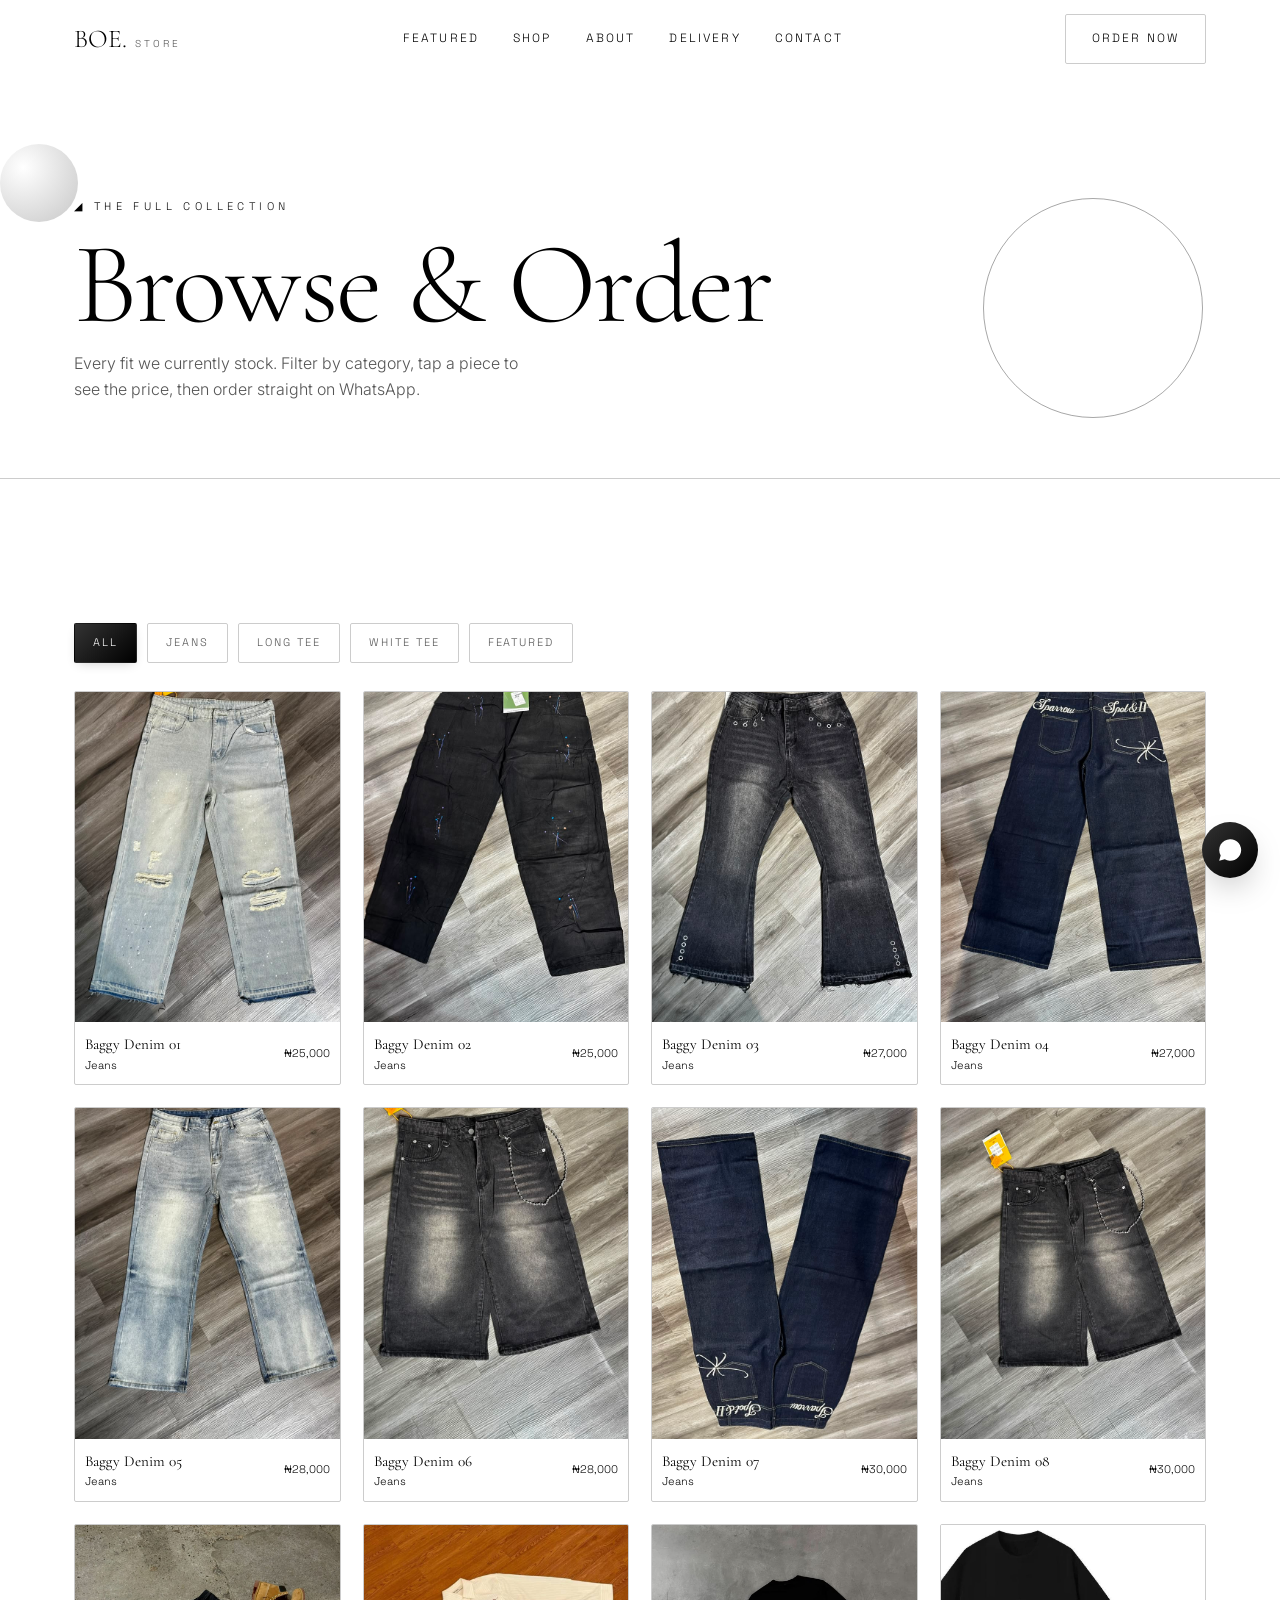
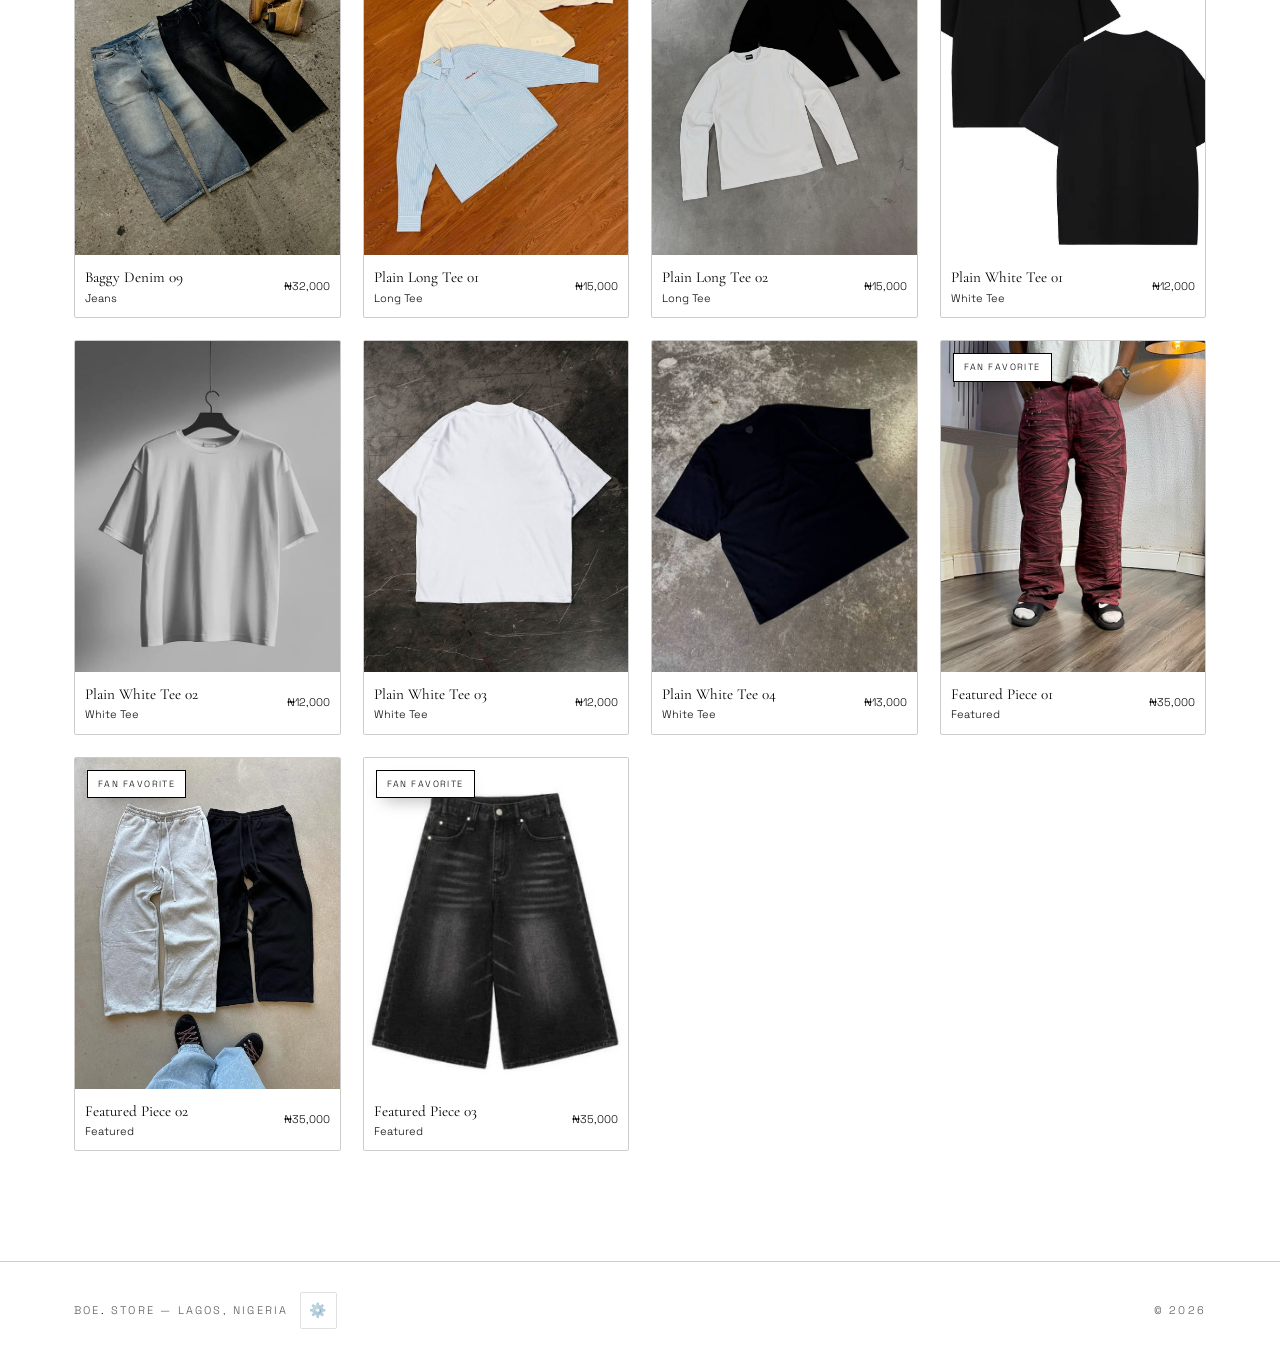
==== commit 10958e9e: "Move admin button to footer for owner-only visibility" ====
--- a/shop.html
+++ b/shop.html
@@ -41,7 +41,6 @@
       <li><a href="index.html#contact">Contact</a></li>
     </ul>
     <div class="nav-actions">
-      <button class="btn-outline btn-mini" type="button" data-admin-open>Admin</button>
       <a class="btn-outline" data-wa="Hello BOE STORE, I'd like to enquire about your collection." target="_blank" rel="noreferrer">Order Now</a>
     </div>
   </nav>
@@ -66,7 +65,10 @@
 
 <footer>
   <div class="wrap foot">
-    <span>BOE<span class="dot">.</span> Store — Lagos, Nigeria</span>
+    <div class="foot-left">
+      <span>BOE<span class="dot">.</span> Store — Lagos, Nigeria</span>
+      <button class="btn-outline btn-mini foot-admin" type="button" data-admin-open title="Admin Access">⚙️</button>
+    </div>
     <span id="year"></span>
   </div>
 </footer>
--- a/style.css
+++ b/style.css
@@ -448,7 +448,10 @@
 }
 
 footer { border-top: 1px solid var(--border); padding: 30px 0; }
-.foot { display: flex; justify-content: space-between; flex-wrap: wrap; gap: 10px; font-family: var(--font-mono); font-size: 11px; letter-spacing: .2em; text-transform: uppercase; color: var(--muted); }
+.foot { display: flex; justify-content: space-between; align-items: center; flex-wrap: wrap; gap: 20px; font-family: var(--font-mono); font-size: 11px; letter-spacing: .2em; text-transform: uppercase; color: var(--muted); }
+.foot-left { display: flex; align-items: center; gap: 12px; }
+.foot-admin { padding: 6px 8px; font-size: 14px; min-height: auto; opacity: .6; transition: opacity .2s ease; }
+.foot-admin:hover { opacity: 1; }
 
 /* Rolling 3D objects */
 .objects { position: fixed; inset: 0; z-index: 0; pointer-events: none; overflow: hidden; }
--- a/style.css
+++ b/style.css
@@ -448,7 +448,10 @@
 }
 
 footer { border-top: 1px solid var(--border); padding: 30px 0; }
-.foot { display: flex; justify-content: space-between; flex-wrap: wrap; gap: 10px; font-family: var(--font-mono); font-size: 11px; letter-spacing: .2em; text-transform: uppercase; color: var(--muted); }
+.foot { display: flex; justify-content: space-between; align-items: center; flex-wrap: wrap; gap: 20px; font-family: var(--font-mono); font-size: 11px; letter-spacing: .2em; text-transform: uppercase; color: var(--muted); }
+.foot-left { display: flex; align-items: center; gap: 12px; }
+.foot-admin { padding: 6px 8px; font-size: 14px; min-height: auto; opacity: .6; transition: opacity .2s ease; }
+.foot-admin:hover { opacity: 1; }
 
 /* Rolling 3D objects */
 .objects { position: fixed; inset: 0; z-index: 0; pointer-events: none; overflow: hidden; }
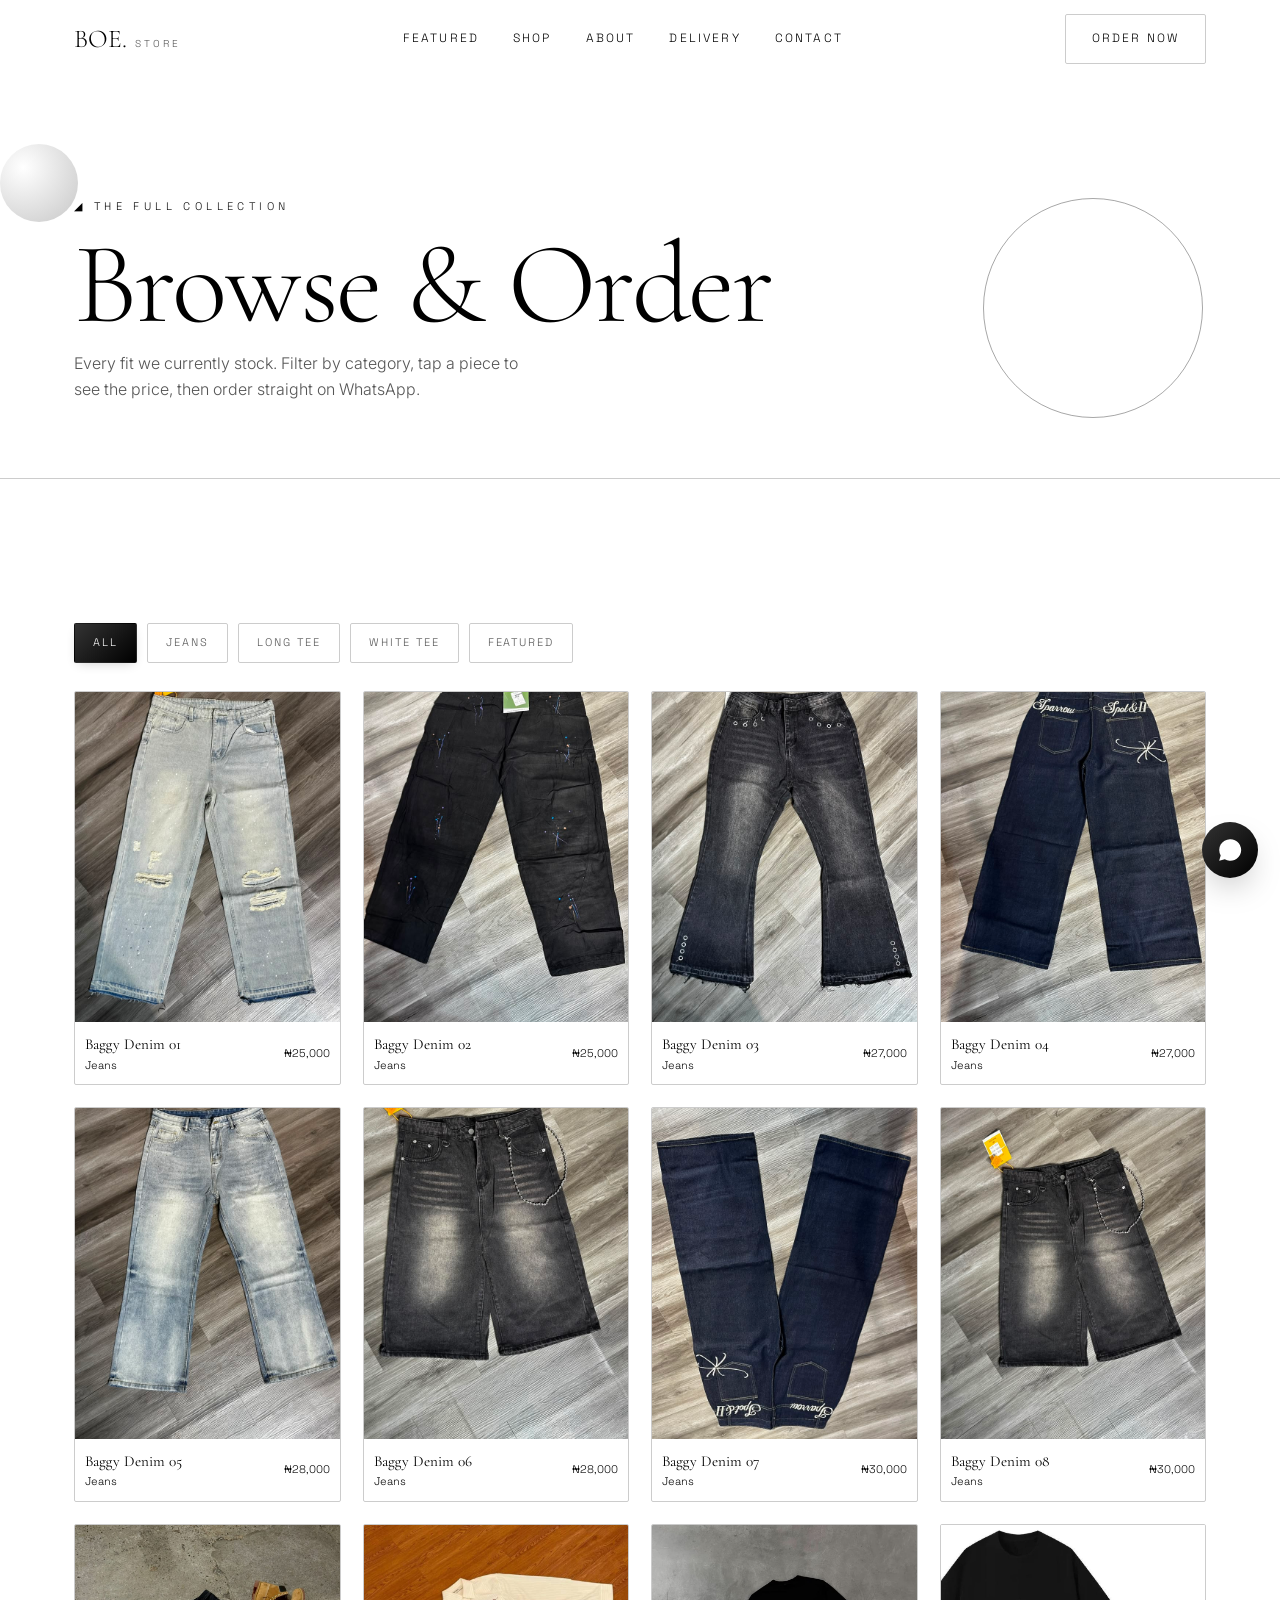
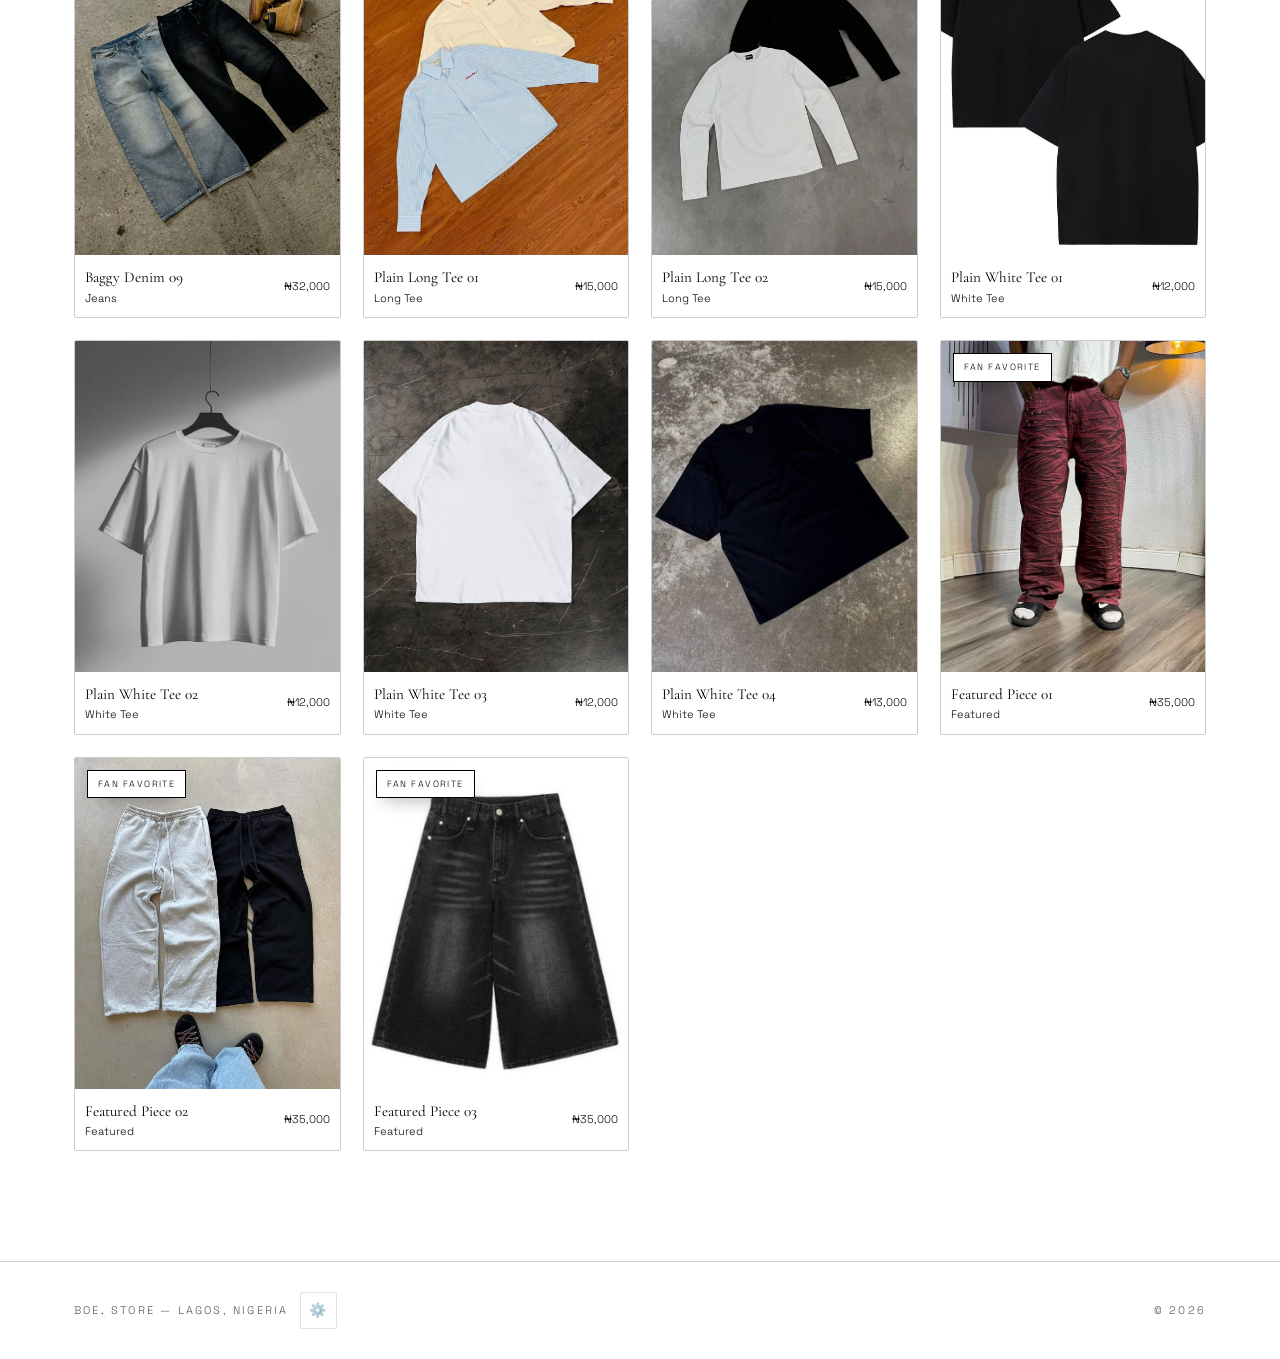
==== commit 6c9b55d5: "Remove demo admin credentials from forms" ====
--- a/shop.html
+++ b/shop.html
@@ -99,15 +99,15 @@
     <div id="adminLoginView">
       <p class="eyebrow">◢ Admin</p>
       <h3 id="adminTitle">BOE Admin Access</h3>
-      <p class="mini-text">Use the default login below to edit product names, prices, and upload new fits.</p>
+      <p class="mini-text">Sign in to edit product names, prices, and upload new fits.</p>
       <form id="adminLoginForm" class="admin-form">
         <label>
           Login ID
-          <input type="text" id="adminId" name="adminId" placeholder="admin@boestore.ng" required />
+          <input type="text" id="adminId" name="adminId" required />
         </label>
         <label>
           Password
-          <input type="password" id="adminPassword" name="adminPassword" placeholder="boe1234" required />
+          <input type="password" id="adminPassword" name="adminPassword" required />
         </label>
         <button type="submit" class="btn-gold">Login</button>
         <p id="adminLoginStatus" class="status-text" aria-live="polite"></p>
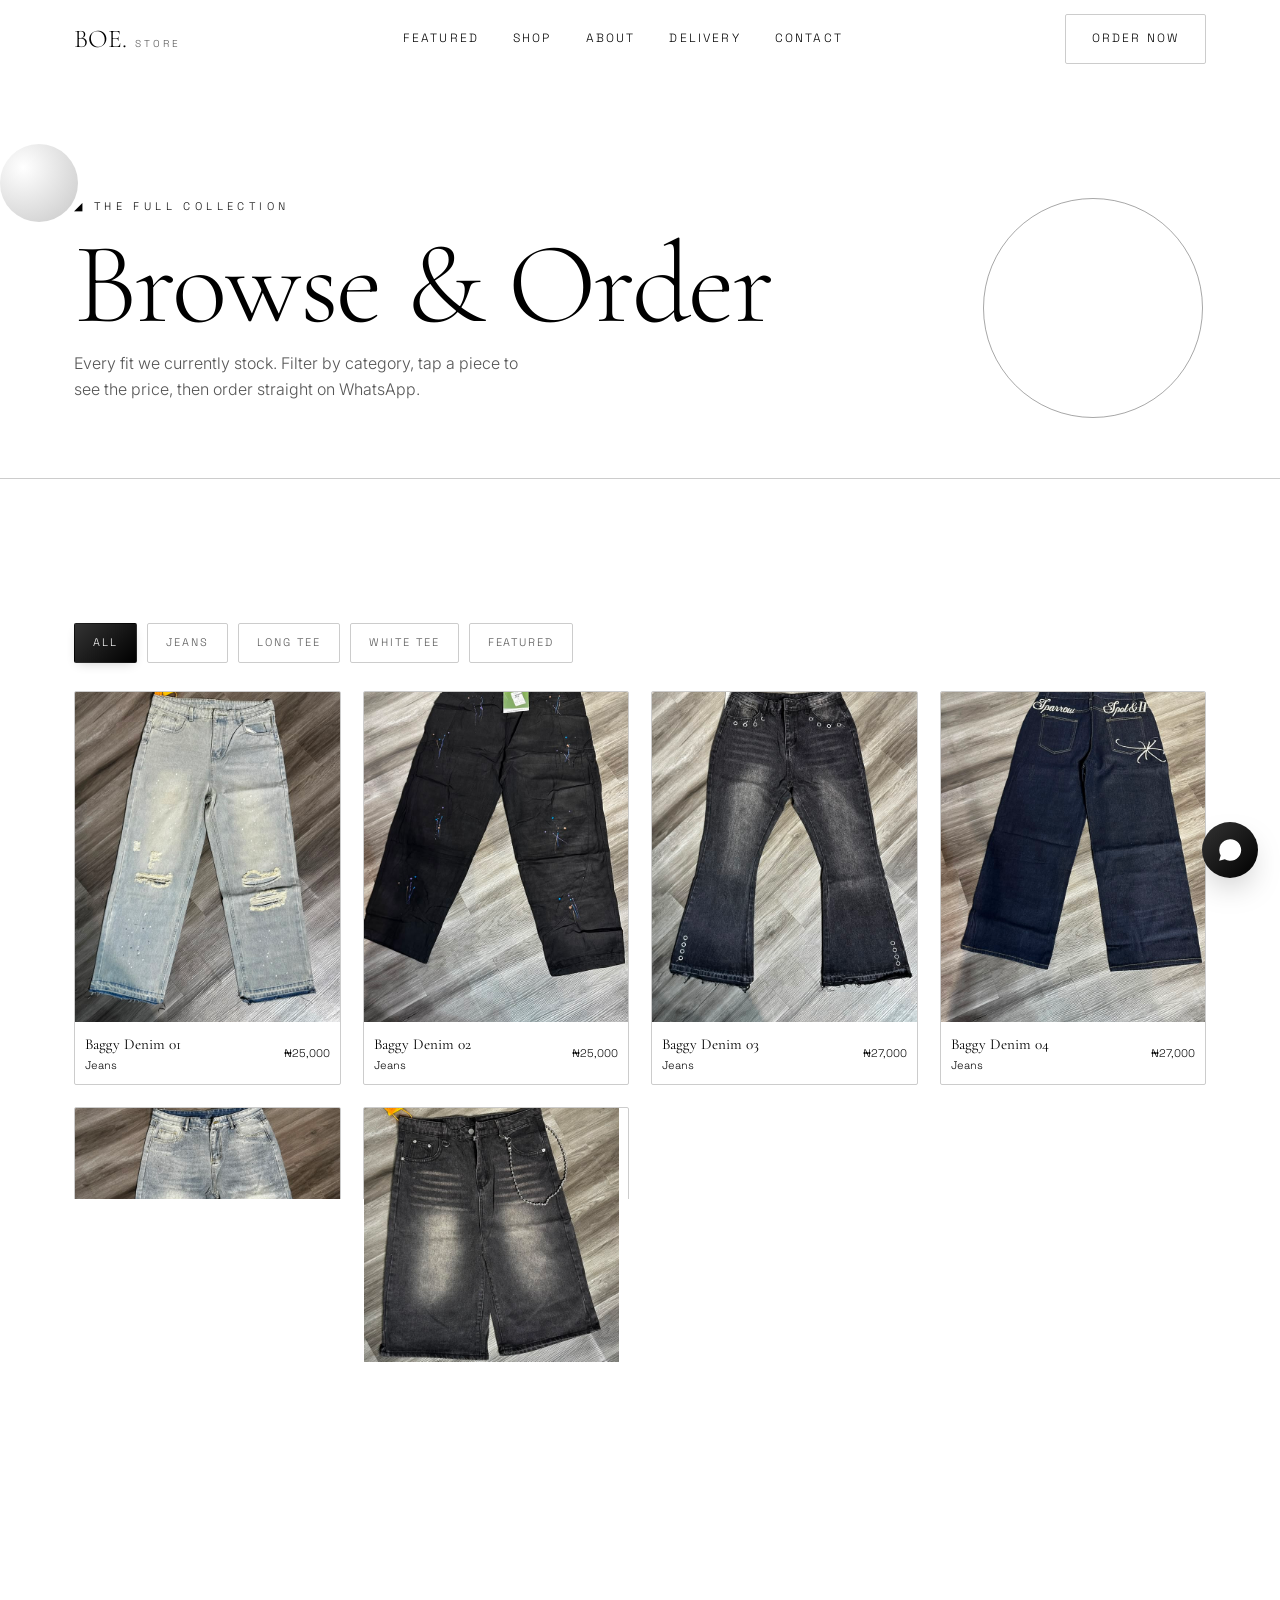
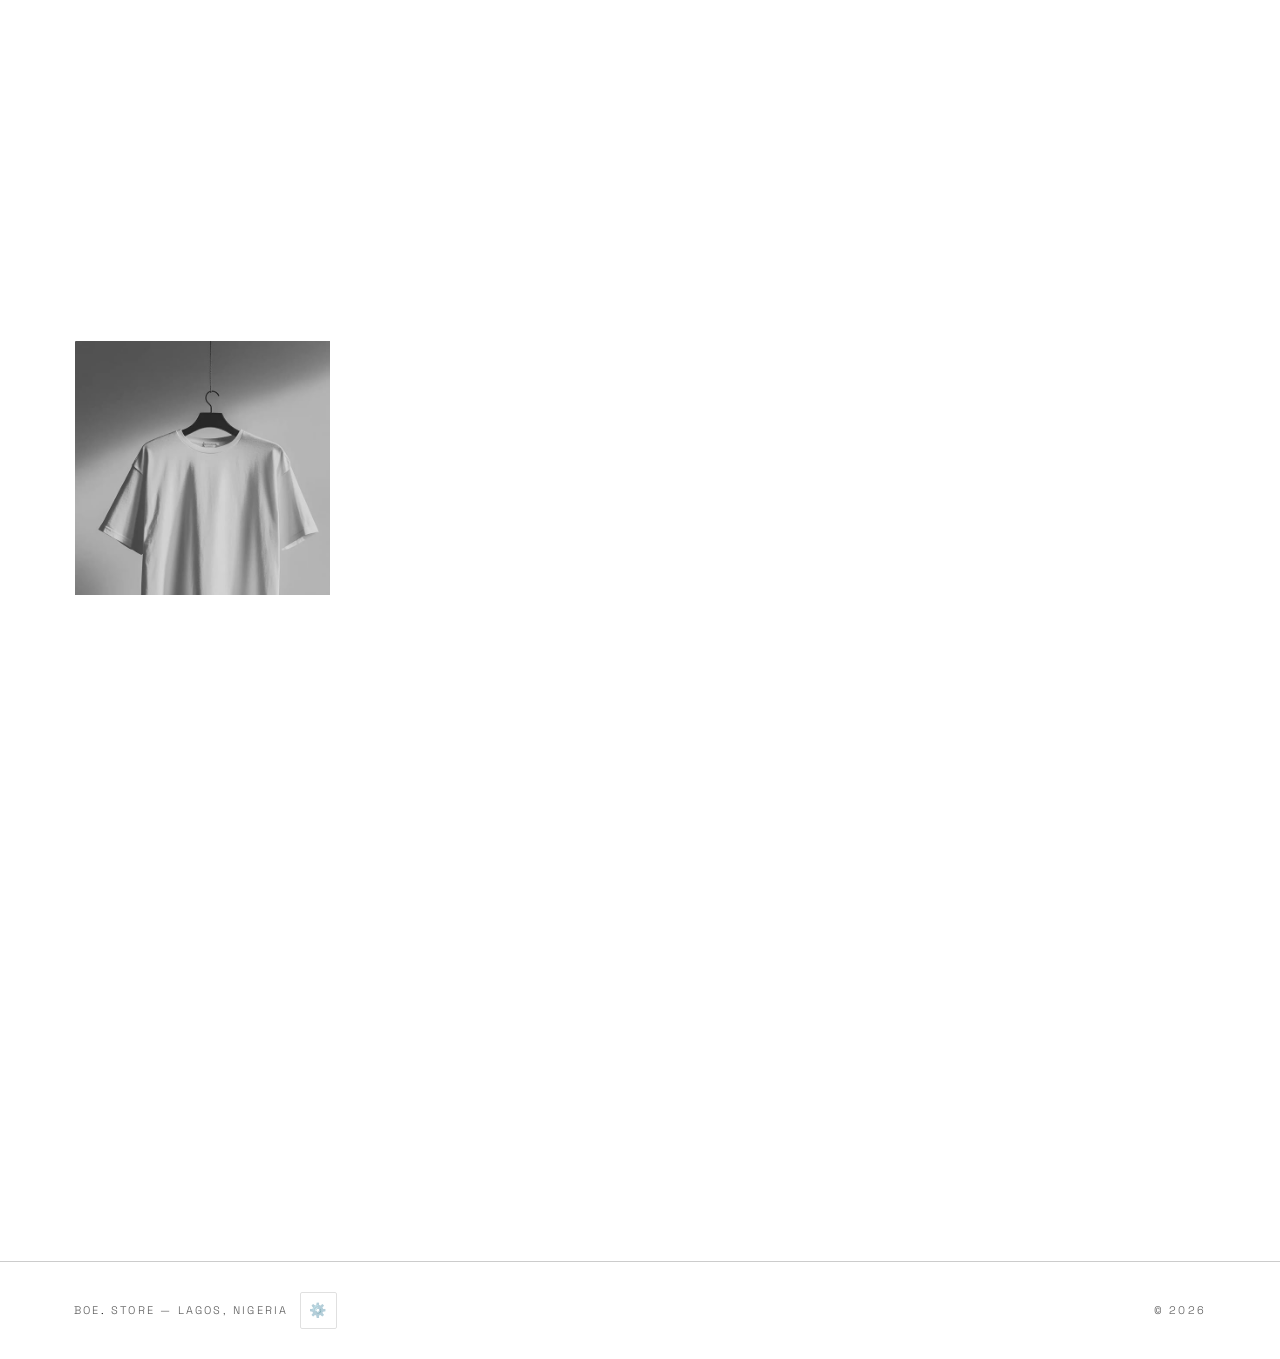
==== commit 1110ff51: "Add standalone admin dashboard pages" ====
--- a/shop.html
+++ b/shop.html
@@ -123,8 +123,14 @@
         <button type="button" class="btn-outline btn-mini" id="adminLogout">Logout</button>
       </div>
 
-      <div class="admin-grid">
-        <section class="admin-card">
+      <nav class="admin-view-nav" aria-label="Dashboard sections">
+        <button type="button" class="admin-view-tab is-active" data-admin-view="add-fit" aria-selected="true">Add new fit</button>
+        <button type="button" class="admin-view-tab" data-admin-view="inventory" aria-selected="false">Current inventory</button>
+      </nav>
+
+      <div class="admin-views">
+        <section class="admin-view is-active" data-admin-view-panel="add-fit">
+          <div class="admin-card">
           <h4>Add new fit</h4>
           <form id="productForm" class="admin-form">
             <label>
@@ -151,11 +157,14 @@
             <button type="submit" class="btn-gold">Upload new cloth</button>
             <p id="productFormStatus" class="status-text" aria-live="polite"></p>
           </form>
+          </div>
         </section>
 
-        <section class="admin-card admin-list-wrap">
-          <h4>Current inventory</h4>
-          <div id="adminInventory" class="admin-list"></div>
+        <section class="admin-view" data-admin-view-panel="inventory" hidden>
+          <div class="admin-card admin-list-wrap">
+            <h4>Current inventory</h4>
+            <div id="adminInventory" class="admin-list"></div>
+          </div>
         </section>
       </div>
     </div>
--- a/style.css
+++ b/style.css
@@ -320,16 +320,36 @@
   padding-bottom: 12px;
   border-bottom: 2px solid #000000;
 }
-.admin-grid {
-  display: grid;
-  gap: 16px;
+.admin-view-nav {
+  display: flex;
+  gap: 8px;
+  margin-bottom: 14px;
+  border-bottom: 2px solid #000000;
+}
+.admin-view-tab {
+  min-height: 42px;
+  padding: 9px 16px;
+  border: 1px solid #000000;
+  border-bottom: 0;
+  background: #ffffff;
+  color: #000000;
+  cursor: pointer;
+  font-family: var(--font-mono);
+  font-size: 11px;
+  letter-spacing: .08em;
+  text-transform: uppercase;
+}
+.admin-view-tab.is-active { background: #000000; color: #ffffff; }
+.admin-view-tab:focus-visible { outline: 2px solid #000000; outline-offset: 2px; }
+.admin-views {
+  display: flex;
   flex: 1;
+  min-height: 0;
   overflow: hidden;
-  grid-template-columns: 1fr;
-}
-@media (min-width: 980px) {
-  .admin-grid { grid-template-columns: .8fr 1.5fr; gap: 14px; }
-}
+}
+.admin-view { flex: 1; min-width: 0; min-height: 0; }
+.admin-view[hidden] { display: none; }
+.admin-view > .admin-card { height: 100%; }
 .admin-card {
   background: #f9f9f9;
   border: 2px solid #000000;
@@ -559,7 +579,8 @@
   .price { font-size: 1.3rem; margin-bottom: 16px; }
   .modal-body .btn-gold { width: 100%; }
   .admin-panel { padding: 14px 12px 12px; max-height: 85vh; }
-  .admin-grid { gap: 12px; }
+  .admin-view-nav { margin-bottom: 12px; }
+  .admin-view-tab { flex: 1; padding-inline: 8px; font-size: 10px; }
   .admin-card { padding: 12px; }
   .admin-form { gap: 10px; }
   .admin-form input, .admin-form select { padding: 9px 10px; font-size: 13px; }
--- a/style.css
+++ b/style.css
@@ -320,16 +320,36 @@
   padding-bottom: 12px;
   border-bottom: 2px solid #000000;
 }
-.admin-grid {
-  display: grid;
-  gap: 16px;
+.admin-view-nav {
+  display: flex;
+  gap: 8px;
+  margin-bottom: 14px;
+  border-bottom: 2px solid #000000;
+}
+.admin-view-tab {
+  min-height: 42px;
+  padding: 9px 16px;
+  border: 1px solid #000000;
+  border-bottom: 0;
+  background: #ffffff;
+  color: #000000;
+  cursor: pointer;
+  font-family: var(--font-mono);
+  font-size: 11px;
+  letter-spacing: .08em;
+  text-transform: uppercase;
+}
+.admin-view-tab.is-active { background: #000000; color: #ffffff; }
+.admin-view-tab:focus-visible { outline: 2px solid #000000; outline-offset: 2px; }
+.admin-views {
+  display: flex;
   flex: 1;
+  min-height: 0;
   overflow: hidden;
-  grid-template-columns: 1fr;
-}
-@media (min-width: 980px) {
-  .admin-grid { grid-template-columns: .8fr 1.5fr; gap: 14px; }
-}
+}
+.admin-view { flex: 1; min-width: 0; min-height: 0; }
+.admin-view[hidden] { display: none; }
+.admin-view > .admin-card { height: 100%; }
 .admin-card {
   background: #f9f9f9;
   border: 2px solid #000000;
@@ -559,7 +579,8 @@
   .price { font-size: 1.3rem; margin-bottom: 16px; }
   .modal-body .btn-gold { width: 100%; }
   .admin-panel { padding: 14px 12px 12px; max-height: 85vh; }
-  .admin-grid { gap: 12px; }
+  .admin-view-nav { margin-bottom: 12px; }
+  .admin-view-tab { flex: 1; padding-inline: 8px; font-size: 10px; }
   .admin-card { padding: 12px; }
   .admin-form { gap: 10px; }
   .admin-form input, .admin-form select { padding: 9px 10px; font-size: 13px; }
